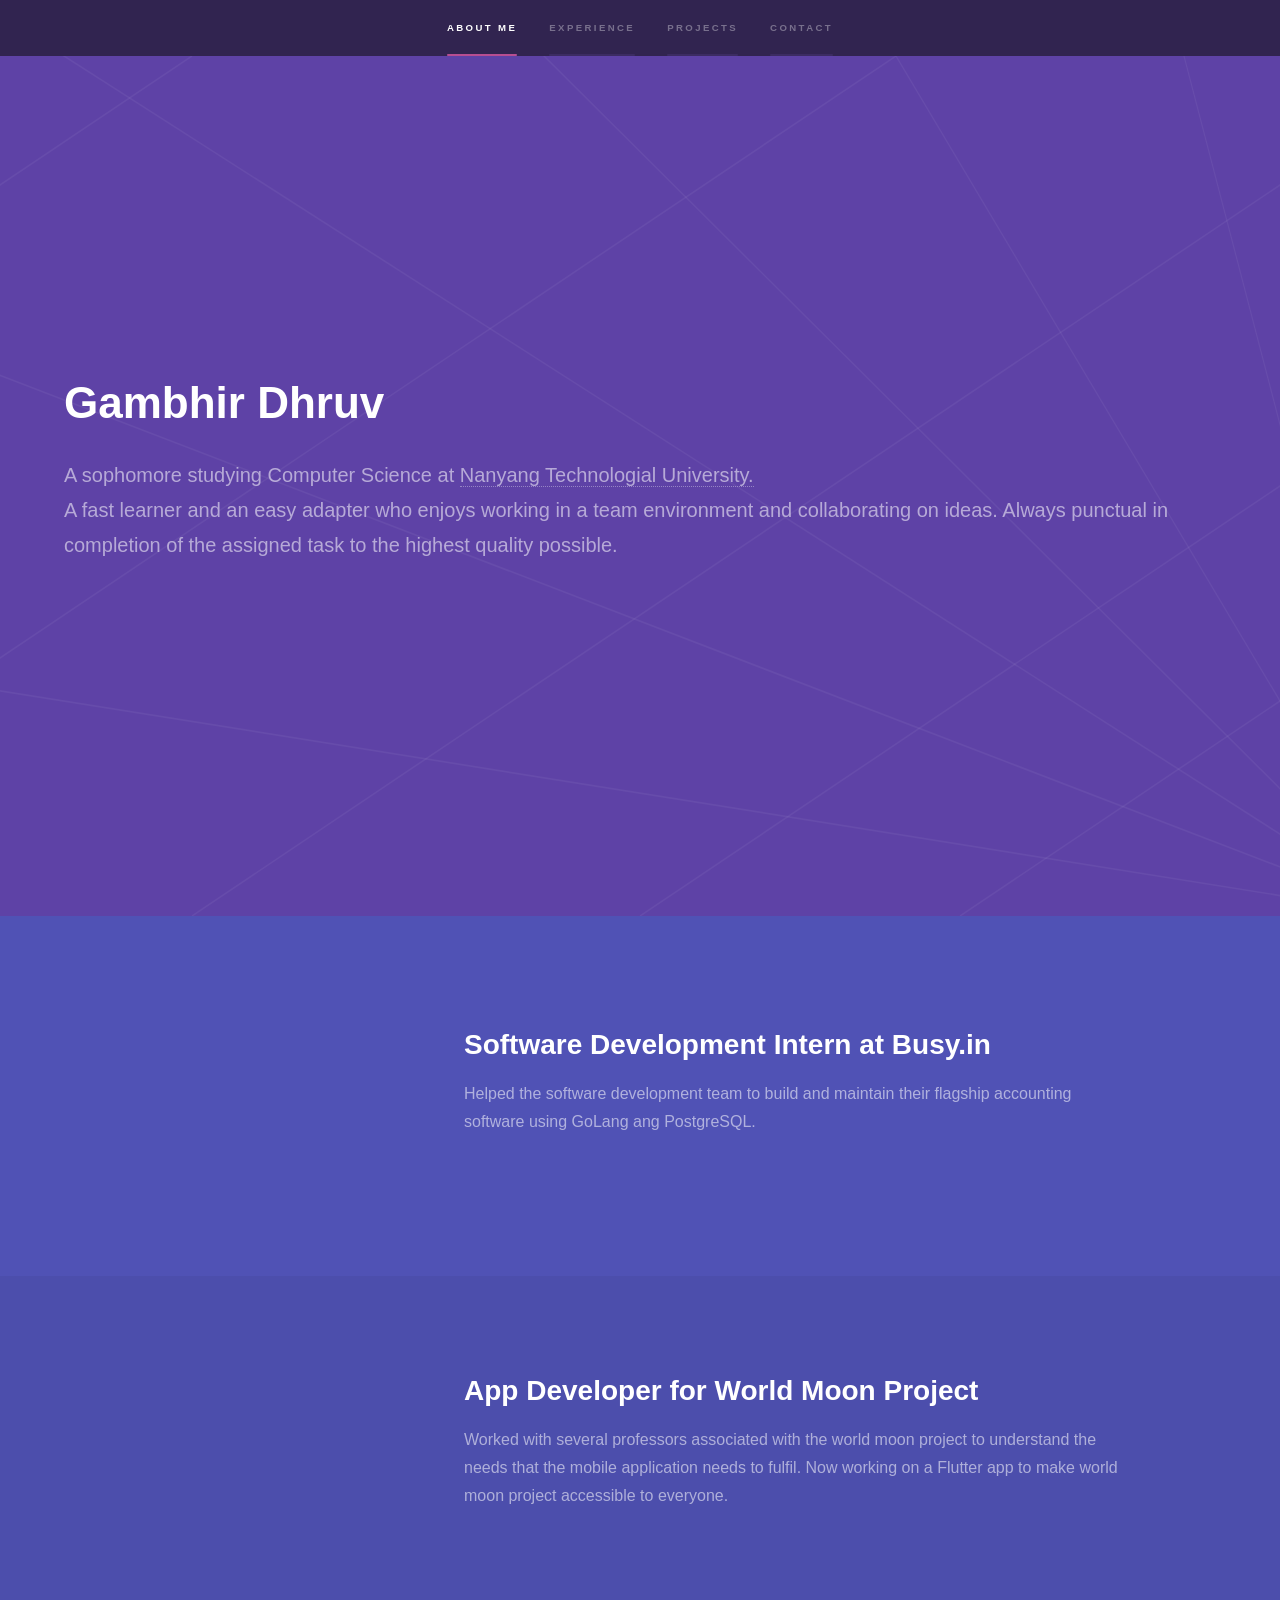
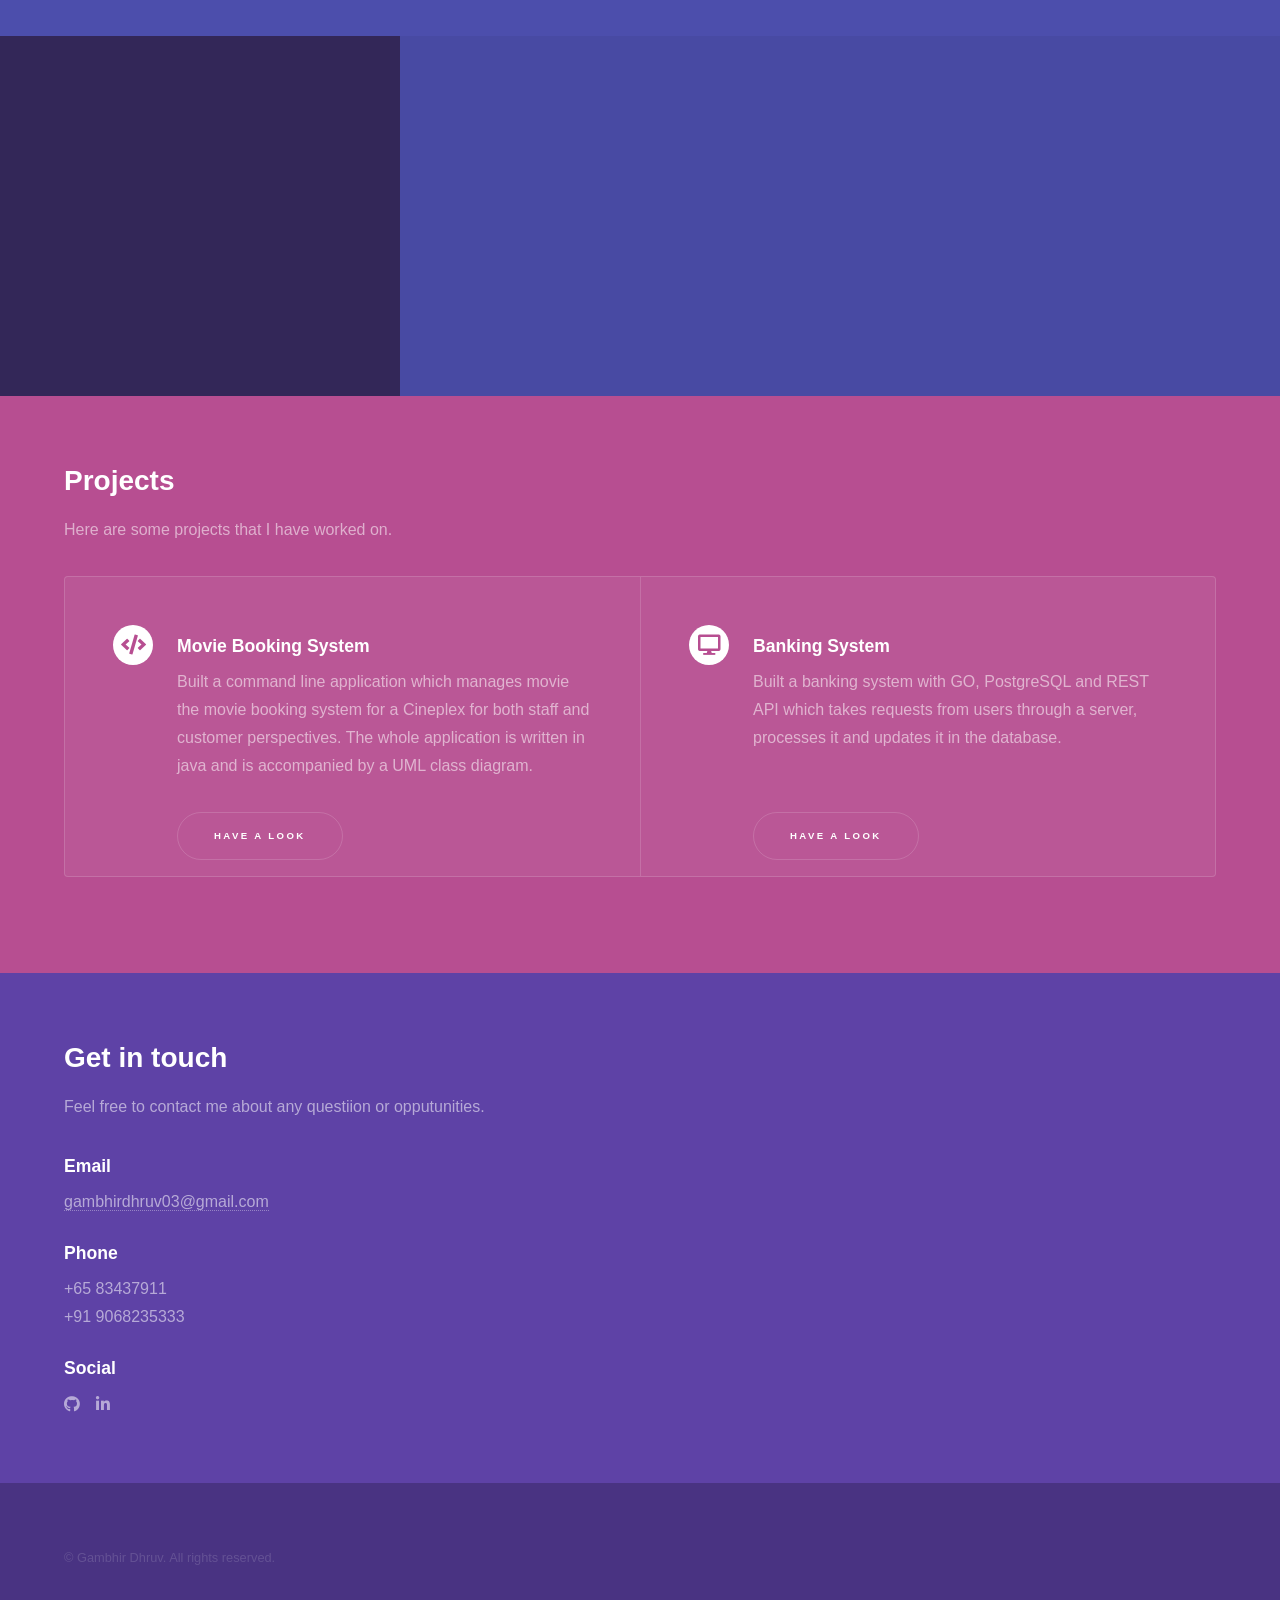
==== index.html @ aa7b0dc3 "Add files via upload" ====
<!DOCTYPE HTML>
<html>
	<head>
		<title>Gambhir Dhruv</title>
		<meta charset="utf-8" />
		<meta name="viewport" content="width=device-width, initial-scale=1, user-scalable=no" />
		<link rel="stylesheet" href="assets/css/main.css" />
		<noscript><link rel="stylesheet" href="assets/css/noscript.css" /></noscript>
	</head>
	<body class="is-preload">

		<!-- Sidebar -->
			<section id="sidebar">
				<div class="inner">
					<nav>
						<ul>
							<li><a href="#intro">About Me</a></li>
							<li><a href="#one">Experience</a></li>
							<li><a href="#two">Projects</a></li>
							<li><a href="#three">Contact</a></li>
						</ul>
					</nav>
				</div>
			</section>

		<!-- Wrapper -->
			<div id="wrapper">

				<!-- Intro -->
					<section id="intro" class="wrapper style1 fullscreen fade-up">
						<div class="inner">
							<h1>Gambhir Dhruv</h1> 
							<p>A sophomore studying Computer Science at <a href="https://www.ntu.edu.sg">Nanyang Technologial University.</a><br />
							A fast learner and an easy adapter who enjoys working in a team environment and collaborating on ideas. Always punctual in completion of the assigned task to the highest quality possible.</p>
							<ul class="actions">
							</ul>
						</div>
					</section>

				<!-- One -->
					<section id="one" class="wrapper style2 spotlights">
					<section>
							<a href="#" class="image"><img src="https://www.freecodecamp.org/news/content/images/size/w2000/2021/10/golang.png" alt="" data-position="" /></a>
							<div class="content">
								<div class="inner">
									<h2>Software Development Intern at Busy.in</h2>
									<p>Helped the software development team to build and maintain their flagship accounting software using GoLang ang PostgreSQL.</p>
									<ul class="actions">
										<!--<li><a href="https://busy.in" class="button">Learn more</a></li>-->
									</ul>
								</div>
							</div>
						</section>
						<section>
							<a href="#" class="image"><img src="https://c.tadst.com/gfx/1200x675/waxing-crescent-moon.jpg?1" alt="" data-position="center center" /></a>
							<div class="content">
								<div class="inner">
									<h2>App Developer for World Moon Project</h2>
									<p>Worked with several professors associated with the world moon project to understand the needs that the mobile application needs to fulfil. Now working on a Flutter app to make world moon project accessible to everyone.</p>
									<ul class="actions">
										<!--<li><a href="generic.html" class="button">Learn more</a></li>-->
									</ul>
								</div>
							</div>
						</section>
							<section>
							<a href="#" class="image"><img src="https://businessbrainz.com/wp-content/uploads/2018/12/Research-Team-2020-1536x1025.jpg" alt="no image" data-position="center center" /></a>
							<div class="content">
								<div class="inner">
									<h2>Undergraduate Researcher</h2>
									<p>Worked wit a research team under the apprenticeship of Dr Ibrahim Yeter to study the benefits of Artificial Intelligence in Education. Built a simple website to disseminate the work of this research team.</p>
									<ul class="actions">
										<!--<li><a href="generic.html" class="button">Learn more</a></li>-->
									</ul>
								</div>
							</div>
						</section>
						
					</section>

				<!-- Two -->
					<section id="two" class="wrapper style3 fade-up">
						<div class="inner">
							<h2>Projects</h2>
							<p>Here are some projects that I have worked on.</p>
							<div class="features">
								<section>
									<span class="icon solid major fa-code"></span>
									<h3>Movie Booking System </h3>
									<p>Built a command line application which manages movie the movie booking system for a Cineplex for both staff and customer perspectives. The whole application is written in java and is accompanied by a UML class diagram.</p>
									<a href="https://github.com/HiIAmTzeKean/SC2002-MOBLIMA" class="button">Have a look</a>
								</section>
								<section>
									<span class="icon solid major fa-desktop"></span>
									<h3>Banking System</h3>
									<p>Built a banking system with GO, PostgreSQL and REST API which takes requests from users through a server, processes it and updates it in the database. </p>
									<br>
									<a href="https://github.com/dhruv-gambhir/BankingSystem" class="button">Have a look</a>
								</section>
							</div>
							<ul class="actions">
							</ul>
						</div>
					</section>

				<!-- Three -->
					<section id="three" class="wrapper style1 fade-up">
						<div class="inner">
							<h2>Get in touch</h2>
							<p>Feel free to contact me about any questiion or opputunities.</p>
							<!--
							<div class="split style1">
								<section>
									<form method="post" action="#">
										<div class="fields">
											<div class="field half">
												<label for="name">Name</label>
												<input type="text" name="name" id="name" />
											</div>
											<div class="field half">
												<label for="email">Email</label>
												<input type="text" name="email" id="email" />
											</div>
											<div class="field">
												<label for="message">Message</label>
												<textarea name="message" id="message" rows="5"></textarea>
											</div>
										</div>
										<ul class="actions">
											<li><a href="" class="button submit">Send Message</a></li>
										</ul>
									</form>
								</section>
							-->
								<section>
									<ul class="contact">
										
										<li>
											<h3>Email</h3>
											<a href="mailto : gambhirdhruv03@gmail.com">gambhirdhruv03@gmail.com</a>
										</li>
										<li>
											<h3>Phone</h3>
											<span>+65 83437911</span> <br>
											<span>+91 9068235333</span>
										</li>
										<li>
											<h3>Social</h3>
											<ul class="icons">
												<li><a href="https://github.com/dhruv-gambhir" class="icon brands fa-github"><span class="label">GitHub</span></a></li>
												<li><a href="www.linkedin.com/in/gambhir-dhruv" class="icon brands fa-linkedin-in"><span class="label">LinkedIn</span></a></li>
											</ul>
										</li>
									</ul>
								</section>
							</div>
						</div>
					</section>

			</div>

		<!-- Footer -->
			<footer id="footer" class="wrapper style1-alt">
				<div class="inner">
					<ul class="menu">
						<li>&copy; Gambhir Dhruv. All rights reserved.</li>
					</ul>
				</div>
			</footer>

		<!-- Scripts -->
			<script src="assets/js/jquery.min.js"></script>
			<script src="assets/js/jquery.scrollex.min.js"></script>
			<script src="assets/js/jquery.scrolly.min.js"></script>
			<script src="assets/js/browser.min.js"></script>
			<script src="assets/js/breakpoints.min.js"></script>
			<script src="assets/js/util.js"></script>
			<script src="assets/js/main.js"></script>

	</body>
</html>
---- assets/css/main.css ----
@import url(fontawesome-all.min.css);

/*
	Hyperspace by HTML5 UP
	html5up.net | @ajlkn
	Free for personal and commercial use under the CCA 3.0 license (html5up.net/license)
*/

html, body, div, span, applet, object,
iframe, h1, h2, h3, h4, h5, h6, p, blockquote,
pre, a, abbr, acronym, address, big, cite,
code, del, dfn, em, img, ins, kbd, q, s, samp,
small, strike, strong, sub, sup, tt, var, b,
u, i, center, dl, dt, dd, ol, ul, li, fieldset,
form, label, legend, table, caption, tbody,
tfoot, thead, tr, th, td, article, aside,
canvas, details, embed, figure, figcaption,
footer, header, hgroup, menu, nav, output, ruby,
section, summary, time, mark, audio, video {
	margin: 0;
	padding: 0;
	border: 0;
	font-size: 100%;
	font: inherit;
	vertical-align: baseline;}

article, aside, details, figcaption, figure,
footer, header, hgroup, menu, nav, section {
	display: block;}

body {
	line-height: 1;
}

ol, ul {
	list-style: none;
}

blockquote, q {
	quotes: none;
}

	blockquote:before, blockquote:after, q:before, q:after {
		content: '';
		content: none;
	}

table {
	border-collapse: collapse;
	border-spacing: 0;
}

body {
	-webkit-text-size-adjust: none;
}

mark {
	background-color: transparent;
	color: inherit;
}

input::-moz-focus-inner {
	border: 0;
	padding: 0;
}

input, select, textarea {
	-moz-appearance: none;
	-webkit-appearance: none;
	-ms-appearance: none;
	appearance: none;
}

/* Basic */

	@-ms-viewport {
		width: device-width;
	}

	body {
		-ms-overflow-style: scrollbar;
	}

	@media screen and (max-width: 480px) {

		html, body {
			min-width: 320px;
		}

	}

	html {
		box-sizing: border-box;
	}

	*, *:before, *:after {
		box-sizing: inherit;
	}

	body {
		background: #312450;
	}

		body.is-preload *, body.is-preload *:before, body.is-preload *:after {
			-moz-animation: none !important;
			-webkit-animation: none !important;
			-ms-animation: none !important;
			animation: none !important;
			-moz-transition: none !important;
			-webkit-transition: none !important;
			-ms-transition: none !important;
			transition: none !important;
		}

/* Type */

	body, input, select, textarea {
		color: rgba(255, 255, 255, 0.55);
		font-family: Arial, Helvetica, sans-serif;
		font-size: 16.5pt;
		font-weight: normal;
		line-height: 1.75;
	}

		@media screen and (max-width: 1680px) {

			body, input, select, textarea {
				font-size: 13pt;
			}

		}

		@media screen and (max-width: 1280px) {

			body, input, select, textarea {
				font-size: 12pt;
			}

		}

		@media screen and (max-width: 360px) {

			body, input, select, textarea {
				font-size: 11pt;
			}

		}

	a {
		-moz-transition: color 0.2s ease, border-bottom-color 0.2s ease;
		-webkit-transition: color 0.2s ease, border-bottom-color 0.2s ease;
		-ms-transition: color 0.2s ease, border-bottom-color 0.2s ease;
		transition: color 0.2s ease, border-bottom-color 0.2s ease;
		border-bottom: dotted 1px rgba(255, 255, 255, 0.35);
		color: inherit;
		text-decoration: none;
	}

		a:hover {
			border-bottom-color: transparent;
			color: #ffffff;
		}

	strong, b {
		color: #ffffff;
		font-weight: bold;
	}

	em, i {
		font-style: italic;
	}

	p {
		margin: 0 0 2em 0;
	}

	h1, h2, h3, h4, h5, h6 {
		color: #ffffff;
		font-weight: bold;
		line-height: 1.5;
		margin: 0 0 0.5em 0;
	}

		h1 a, h2 a, h3 a, h4 a, h5 a, h6 a {
			color: inherit;
			text-decoration: none;
		}

	h1 {
		font-size: 2.75em;
	}

		h1.major {
			margin: 0 0 1.3em 0;
			position: relative;
			padding-bottom: 0.35em;
		}

			h1.major:after {
				background-image: -moz-linear-gradient(to right, #5e42a6, #b74e91);
				background-image: -webkit-linear-gradient(to right, #5e42a6, #b74e91);
				background-image: -ms-linear-gradient(to right, #5e42a6, #b74e91);
				background-image: linear-gradient(to right, #5e42a6, #b74e91);
				-moz-transition: max-width 0.2s ease;
				-webkit-transition: max-width 0.2s ease;
				-ms-transition: max-width 0.2s ease;
				transition: max-width 0.2s ease;
				border-radius: 0.2em;
				bottom: 0;
				content: '';
				height: 0.05em;
				position: absolute;
				right: 0;
				width: 100%;
			}

	h2 {
		font-size: 1.75em;
	}

	h3 {
		font-size: 1.1em;
	}

	h4 {
		font-size: 1em;
	}

	h5 {
		font-size: 0.8em;
	}

	h6 {
		font-size: 0.6em;
	}

	@media screen and (max-width: 736px) {

		h1 {
			font-size: 2em;
		}

		h2 {
			font-size: 1.25em;
		}

		h3 {
			font-size: 1em;
		}

		h4 {
			font-size: 0.8em;
		}

		h5 {
			font-size: 0.6em;
		}

		h6 {
			font-size: 0.6em;
		}

	}

	sub {
		font-size: 0.8em;
		position: relative;
		top: 0.5em;
	}

	sup {
		font-size: 0.8em;
		position: relative;
		top: -0.5em;
	}

	blockquote {
		border-left: solid 4px rgba(255, 255, 255, 0.15);
		font-style: italic;
		margin: 0 0 2em 0;
		padding: 0.5em 0 0.5em 2em;
	}

	code {
		background: rgba(255, 255, 255, 0.05);
		border-radius: 0.25em;
		border: solid 1px rgba(255, 255, 255, 0.15);
		font-family: "Courier New", monospace;
		font-size: 0.9em;
		margin: 0 0.25em;
		padding: 0.25em 0.65em;
	}

	pre {
		-webkit-overflow-scrolling: touch;
		font-family: "Courier New", monospace;
		font-size: 0.9em;
		margin: 0 0 2em 0;
	}

		pre code {
			display: block;
			line-height: 1.75em;
			padding: 1em 1.5em;
			overflow-x: auto;
		}

	hr {
		border: 0;
		border-bottom: solid 1px rgba(255, 255, 255, 0.15);
		margin: 2em 0;
	}

		hr.major {
			margin: 3em 0;
		}

	.align-left {
		text-align: left;
	}

	.align-center {
		text-align: center;
	}

	.align-right {
		text-align: right;
	}

/* Row */

	.row {
		display: flex;
		flex-wrap: wrap;
		box-sizing: border-box;
		align-items: stretch;
	}

		.row > * {
			box-sizing: border-box;
		}

		.row.gtr-uniform > * > :last-child {
			margin-bottom: 0;
		}

		.row.aln-left {
			justify-content: flex-start;
		}

		.row.aln-center {
			justify-content: center;
		}

		.row.aln-right {
			justify-content: flex-end;
		}

		.row.aln-top {
			align-items: flex-start;
		}

		.row.aln-middle {
			align-items: center;
		}

		.row.aln-bottom {
			align-items: flex-end;
		}

		.row > .imp {
			order: -1;
		}

		.row > .col-1 {
			width: 8.33333%;
		}

		.row > .off-1 {
			margin-left: 8.33333%;
		}

		.row > .col-2 {
			width: 16.66667%;
		}

		.row > .off-2 {
			margin-left: 16.66667%;
		}

		.row > .col-3 {
			width: 25%;
		}

		.row > .off-3 {
			margin-left: 25%;
		}

		.row > .col-4 {
			width: 33.33333%;
		}

		.row > .off-4 {
			margin-left: 33.33333%;
		}

		.row > .col-5 {
			width: 41.66667%;
		}

		.row > .off-5 {
			margin-left: 41.66667%;
		}

		.row > .col-6 {
			width: 50%;
		}

		.row > .off-6 {
			margin-left: 50%;
		}

		.row > .col-7 {
			width: 58.33333%;
		}

		.row > .off-7 {
			margin-left: 58.33333%;
		}

		.row > .col-8 {
			width: 66.66667%;
		}

		.row > .off-8 {
			margin-left: 66.66667%;
		}

		.row > .col-9 {
			width: 75%;
		}

		.row > .off-9 {
			margin-left: 75%;
		}

		.row > .col-10 {
			width: 83.33333%;
		}

		.row > .off-10 {
			margin-left: 83.33333%;
		}

		.row > .col-11 {
			width: 91.66667%;
		}

		.row > .off-11 {
			margin-left: 91.66667%;
		}

		.row > .col-12 {
			width: 100%;
		}

		.row > .off-12 {
			margin-left: 100%;
		}

		.row.gtr-0 {
			margin-top: 0;
			margin-left: 0em;
		}

			.row.gtr-0 > * {
				padding: 0 0 0 0em;
			}

			.row.gtr-0.gtr-uniform {
				margin-top: 0em;
			}

				.row.gtr-0.gtr-uniform > * {
					padding-top: 0em;
				}

		.row.gtr-25 {
			margin-top: 0;
			margin-left: -0.375em;
		}

			.row.gtr-25 > * {
				padding: 0 0 0 0.375em;
			}

			.row.gtr-25.gtr-uniform {
				margin-top: -0.375em;
			}

				.row.gtr-25.gtr-uniform > * {
					padding-top: 0.375em;
				}

		.row.gtr-50 {
			margin-top: 0;
			margin-left: -0.75em;
		}

			.row.gtr-50 > * {
				padding: 0 0 0 0.75em;
			}

			.row.gtr-50.gtr-uniform {
				margin-top: -0.75em;
			}

				.row.gtr-50.gtr-uniform > * {
					padding-top: 0.75em;
				}

		.row {
			margin-top: 0;
			margin-left: -1.5em;
		}

			.row > * {
				padding: 0 0 0 1.5em;
			}

			.row.gtr-uniform {
				margin-top: -1.5em;
			}

				.row.gtr-uniform > * {
					padding-top: 1.5em;
				}

		.row.gtr-150 {
			margin-top: 0;
			margin-left: -2.25em;
		}

			.row.gtr-150 > * {
				padding: 0 0 0 2.25em;
			}

			.row.gtr-150.gtr-uniform {
				margin-top: -2.25em;
			}

				.row.gtr-150.gtr-uniform > * {
					padding-top: 2.25em;
				}

		.row.gtr-200 {
			margin-top: 0;
			margin-left: -3em;
		}

			.row.gtr-200 > * {
				padding: 0 0 0 3em;
			}

			.row.gtr-200.gtr-uniform {
				margin-top: -3em;
			}

				.row.gtr-200.gtr-uniform > * {
					padding-top: 3em;
				}

		@media screen and (max-width: 1680px) {

			.row {
				display: flex;
				flex-wrap: wrap;
				box-sizing: border-box;
				align-items: stretch;
			}

				.row > * {
					box-sizing: border-box;
				}

				.row.gtr-uniform > * > :last-child {
					margin-bottom: 0;
				}

				.row.aln-left {
					justify-content: flex-start;
				}

				.row.aln-center {
					justify-content: center;
				}

				.row.aln-right {
					justify-content: flex-end;
				}

				.row.aln-top {
					align-items: flex-start;
				}

				.row.aln-middle {
					align-items: center;
				}

				.row.aln-bottom {
					align-items: flex-end;
				}

				.row > .imp-xlarge {
					order: -1;
				}

				.row > .col-1-xlarge {
					width: 8.33333%;
				}

				.row > .off-1-xlarge {
					margin-left: 8.33333%;
				}

				.row > .col-2-xlarge {
					width: 16.66667%;
				}

				.row > .off-2-xlarge {
					margin-left: 16.66667%;
				}

				.row > .col-3-xlarge {
					width: 25%;
				}

				.row > .off-3-xlarge {
					margin-left: 25%;
				}

				.row > .col-4-xlarge {
					width: 33.33333%;
				}

				.row > .off-4-xlarge {
					margin-left: 33.33333%;
				}

				.row > .col-5-xlarge {
					width: 41.66667%;
				}

				.row > .off-5-xlarge {
					margin-left: 41.66667%;
				}

				.row > .col-6-xlarge {
					width: 50%;
				}

				.row > .off-6-xlarge {
					margin-left: 50%;
				}

				.row > .col-7-xlarge {
					width: 58.33333%;
				}

				.row > .off-7-xlarge {
					margin-left: 58.33333%;
				}

				.row > .col-8-xlarge {
					width: 66.66667%;
				}

				.row > .off-8-xlarge {
					margin-left: 66.66667%;
				}

				.row > .col-9-xlarge {
					width: 75%;
				}

				.row > .off-9-xlarge {
					margin-left: 75%;
				}

				.row > .col-10-xlarge {
					width: 83.33333%;
				}

				.row > .off-10-xlarge {
					margin-left: 83.33333%;
				}

				.row > .col-11-xlarge {
					width: 91.66667%;
				}

				.row > .off-11-xlarge {
					margin-left: 91.66667%;
				}

				.row > .col-12-xlarge {
					width: 100%;
				}

				.row > .off-12-xlarge {
					margin-left: 100%;
				}

				.row.gtr-0 {
					margin-top: 0;
					margin-left: 0em;
				}

					.row.gtr-0 > * {
						padding: 0 0 0 0em;
					}

					.row.gtr-0.gtr-uniform {
						margin-top: 0em;
					}

						.row.gtr-0.gtr-uniform > * {
							padding-top: 0em;
						}

				.row.gtr-25 {
					margin-top: 0;
					margin-left: -0.375em;
				}

					.row.gtr-25 > * {
						padding: 0 0 0 0.375em;
					}

					.row.gtr-25.gtr-uniform {
						margin-top: -0.375em;
					}

						.row.gtr-25.gtr-uniform > * {
							padding-top: 0.375em;
						}

				.row.gtr-50 {
					margin-top: 0;
					margin-left: -0.75em;
				}

					.row.gtr-50 > * {
						padding: 0 0 0 0.75em;
					}

					.row.gtr-50.gtr-uniform {
						margin-top: -0.75em;
					}

						.row.gtr-50.gtr-uniform > * {
							padding-top: 0.75em;
						}

				.row {
					margin-top: 0;
					margin-left: -1.5em;
				}

					.row > * {
						padding: 0 0 0 1.5em;
					}

					.row.gtr-uniform {
						margin-top: -1.5em;
					}

						.row.gtr-uniform > * {
							padding-top: 1.5em;
						}

				.row.gtr-150 {
					margin-top: 0;
					margin-left: -2.25em;
				}

					.row.gtr-150 > * {
						padding: 0 0 0 2.25em;
					}

					.row.gtr-150.gtr-uniform {
						margin-top: -2.25em;
					}

						.row.gtr-150.gtr-uniform > * {
							padding-top: 2.25em;
						}

				.row.gtr-200 {
					margin-top: 0;
					margin-left: -3em;
				}

					.row.gtr-200 > * {
						padding: 0 0 0 3em;
					}

					.row.gtr-200.gtr-uniform {
						margin-top: -3em;
					}

						.row.gtr-200.gtr-uniform > * {
							padding-top: 3em;
						}

		}

		@media screen and (max-width: 1280px) {

			.row {
				display: flex;
				flex-wrap: wrap;
				box-sizing: border-box;
				align-items: stretch;
			}

				.row > * {
					box-sizing: border-box;
				}

				.row.gtr-uniform > * > :last-child {
					margin-bottom: 0;
				}

				.row.aln-left {
					justify-content: flex-start;
				}

				.row.aln-center {
					justify-content: center;
				}

				.row.aln-right {
					justify-content: flex-end;
				}

				.row.aln-top {
					align-items: flex-start;
				}

				.row.aln-middle {
					align-items: center;
				}

				.row.aln-bottom {
					align-items: flex-end;
				}

				.row > .imp-large {
					order: -1;
				}

				.row > .col-1-large {
					width: 8.33333%;
				}

				.row > .off-1-large {
					margin-left: 8.33333%;
				}

				.row > .col-2-large {
					width: 16.66667%;
				}

				.row > .off-2-large {
					margin-left: 16.66667%;
				}

				.row > .col-3-large {
					width: 25%;
				}

				.row > .off-3-large {
					margin-left: 25%;
				}

				.row > .col-4-large {
					width: 33.33333%;
				}

				.row > .off-4-large {
					margin-left: 33.33333%;
				}

				.row > .col-5-large {
					width: 41.66667%;
				}

				.row > .off-5-large {
					margin-left: 41.66667%;
				}

				.row > .col-6-large {
					width: 50%;
				}

				.row > .off-6-large {
					margin-left: 50%;
				}

				.row > .col-7-large {
					width: 58.33333%;
				}

				.row > .off-7-large {
					margin-left: 58.33333%;
				}

				.row > .col-8-large {
					width: 66.66667%;
				}

				.row > .off-8-large {
					margin-left: 66.66667%;
				}

				.row > .col-9-large {
					width: 75%;
				}

				.row > .off-9-large {
					margin-left: 75%;
				}

				.row > .col-10-large {
					width: 83.33333%;
				}

				.row > .off-10-large {
					margin-left: 83.33333%;
				}

				.row > .col-11-large {
					width: 91.66667%;
				}

				.row > .off-11-large {
					margin-left: 91.66667%;
				}

				.row > .col-12-large {
					width: 100%;
				}

				.row > .off-12-large {
					margin-left: 100%;
				}

				.row.gtr-0 {
					margin-top: 0;
					margin-left: 0em;
				}

					.row.gtr-0 > * {
						padding: 0 0 0 0em;
					}

					.row.gtr-0.gtr-uniform {
						margin-top: 0em;
					}

						.row.gtr-0.gtr-uniform > * {
							padding-top: 0em;
						}

				.row.gtr-25 {
					margin-top: 0;
					margin-left: -0.375em;
				}

					.row.gtr-25 > * {
						padding: 0 0 0 0.375em;
					}

					.row.gtr-25.gtr-uniform {
						margin-top: -0.375em;
					}

						.row.gtr-25.gtr-uniform > * {
							padding-top: 0.375em;
						}

				.row.gtr-50 {
					margin-top: 0;
					margin-left: -0.75em;
				}

					.row.gtr-50 > * {
						padding: 0 0 0 0.75em;
					}

					.row.gtr-50.gtr-uniform {
						margin-top: -0.75em;
					}

						.row.gtr-50.gtr-uniform > * {
							padding-top: 0.75em;
						}

				.row {
					margin-top: 0;
					margin-left: -1.5em;
				}

					.row > * {
						padding: 0 0 0 1.5em;
					}

					.row.gtr-uniform {
						margin-top: -1.5em;
					}

						.row.gtr-uniform > * {
							padding-top: 1.5em;
						}

				.row.gtr-150 {
					margin-top: 0;
					margin-left: -2.25em;
				}

					.row.gtr-150 > * {
						padding: 0 0 0 2.25em;
					}

					.row.gtr-150.gtr-uniform {
						margin-top: -2.25em;
					}

						.row.gtr-150.gtr-uniform > * {
							padding-top: 2.25em;
						}

				.row.gtr-200 {
					margin-top: 0;
					margin-left: -3em;
				}

					.row.gtr-200 > * {
						padding: 0 0 0 3em;
					}

					.row.gtr-200.gtr-uniform {
						margin-top: -3em;
					}

						.row.gtr-200.gtr-uniform > * {
							padding-top: 3em;
						}

		}

		@media screen and (max-width: 980px) {

			.row {
				display: flex;
				flex-wrap: wrap;
				box-sizing: border-box;
				align-items: stretch;
			}

				.row > * {
					box-sizing: border-box;
				}

				.row.gtr-uniform > * > :last-child {
					margin-bottom: 0;
				}

				.row.aln-left {
					justify-content: flex-start;
				}

				.row.aln-center {
					justify-content: center;
				}

				.row.aln-right {
					justify-content: flex-end;
				}

				.row.aln-top {
					align-items: flex-start;
				}

				.row.aln-middle {
					align-items: center;
				}

				.row.aln-bottom {
					align-items: flex-end;
				}

				.row > .imp-medium {
					order: -1;
				}

				.row > .col-1-medium {
					width: 8.33333%;
				}

				.row > .off-1-medium {
					margin-left: 8.33333%;
				}

				.row > .col-2-medium {
					width: 16.66667%;
				}

				.row > .off-2-medium {
					margin-left: 16.66667%;
				}

				.row > .col-3-medium {
					width: 25%;
				}

				.row > .off-3-medium {
					margin-left: 25%;
				}

				.row > .col-4-medium {
					width: 33.33333%;
				}

				.row > .off-4-medium {
					margin-left: 33.33333%;
				}

				.row > .col-5-medium {
					width: 41.66667%;
				}

				.row > .off-5-medium {
					margin-left: 41.66667%;
				}

				.row > .col-6-medium {
					width: 50%;
				}

				.row > .off-6-medium {
					margin-left: 50%;
				}

				.row > .col-7-medium {
					width: 58.33333%;
				}

				.row > .off-7-medium {
					margin-left: 58.33333%;
				}

				.row > .col-8-medium {
					width: 66.66667%;
				}

				.row > .off-8-medium {
					margin-left: 66.66667%;
				}

				.row > .col-9-medium {
					width: 75%;
				}

				.row > .off-9-medium {
					margin-left: 75%;
				}

				.row > .col-10-medium {
					width: 83.33333%;
				}

				.row > .off-10-medium {
					margin-left: 83.33333%;
				}

				.row > .col-11-medium {
					width: 91.66667%;
				}

				.row > .off-11-medium {
					margin-left: 91.66667%;
				}

				.row > .col-12-medium {
					width: 100%;
				}

				.row > .off-12-medium {
					margin-left: 100%;
				}

				.row.gtr-0 {
					margin-top: 0;
					margin-left: 0em;
				}

					.row.gtr-0 > * {
						padding: 0 0 0 0em;
					}

					.row.gtr-0.gtr-uniform {
						margin-top: 0em;
					}

						.row.gtr-0.gtr-uniform > * {
							padding-top: 0em;
						}

				.row.gtr-25 {
					margin-top: 0;
					margin-left: -0.375em;
				}

					.row.gtr-25 > * {
						padding: 0 0 0 0.375em;
					}

					.row.gtr-25.gtr-uniform {
						margin-top: -0.375em;
					}

						.row.gtr-25.gtr-uniform > * {
							padding-top: 0.375em;
						}

				.row.gtr-50 {
					margin-top: 0;
					margin-left: -0.75em;
				}

					.row.gtr-50 > * {
						padding: 0 0 0 0.75em;
					}

					.row.gtr-50.gtr-uniform {
						margin-top: -0.75em;
					}

						.row.gtr-50.gtr-uniform > * {
							padding-top: 0.75em;
						}

				.row {
					margin-top: 0;
					margin-left: -1.5em;
				}

					.row > * {
						padding: 0 0 0 1.5em;
					}

					.row.gtr-uniform {
						margin-top: -1.5em;
					}

						.row.gtr-uniform > * {
							padding-top: 1.5em;
						}

				.row.gtr-150 {
					margin-top: 0;
					margin-left: -2.25em;
				}

					.row.gtr-150 > * {
						padding: 0 0 0 2.25em;
					}

					.row.gtr-150.gtr-uniform {
						margin-top: -2.25em;
					}

						.row.gtr-150.gtr-uniform > * {
							padding-top: 2.25em;
						}

				.row.gtr-200 {
					margin-top: 0;
					margin-left: -3em;
				}

					.row.gtr-200 > * {
						padding: 0 0 0 3em;
					}

					.row.gtr-200.gtr-uniform {
						margin-top: -3em;
					}

						.row.gtr-200.gtr-uniform > * {
							padding-top: 3em;
						}

		}

		@media screen and (max-width: 736px) {

			.row {
				display: flex;
				flex-wrap: wrap;
				box-sizing: border-box;
				align-items: stretch;
			}

				.row > * {
					box-sizing: border-box;
				}

				.row.gtr-uniform > * > :last-child {
					margin-bottom: 0;
				}

				.row.aln-left {
					justify-content: flex-start;
				}

				.row.aln-center {
					justify-content: center;
				}

				.row.aln-right {
					justify-content: flex-end;
				}

				.row.aln-top {
					align-items: flex-start;
				}

				.row.aln-middle {
					align-items: center;
				}

				.row.aln-bottom {
					align-items: flex-end;
				}

				.row > .imp-small {
					order: -1;
				}

				.row > .col-1-small {
					width: 8.33333%;
				}

				.row > .off-1-small {
					margin-left: 8.33333%;
				}

				.row > .col-2-small {
					width: 16.66667%;
				}

				.row > .off-2-small {
					margin-left: 16.66667%;
				}

				.row > .col-3-small {
					width: 25%;
				}

				.row > .off-3-small {
					margin-left: 25%;
				}

				.row > .col-4-small {
					width: 33.33333%;
				}

				.row > .off-4-small {
					margin-left: 33.33333%;
				}

				.row > .col-5-small {
					width: 41.66667%;
				}

				.row > .off-5-small {
					margin-left: 41.66667%;
				}

				.row > .col-6-small {
					width: 50%;
				}

				.row > .off-6-small {
					margin-left: 50%;
				}

				.row > .col-7-small {
					width: 58.33333%;
				}

				.row > .off-7-small {
					margin-left: 58.33333%;
				}

				.row > .col-8-small {
					width: 66.66667%;
				}

				.row > .off-8-small {
					margin-left: 66.66667%;
				}

				.row > .col-9-small {
					width: 75%;
				}

				.row > .off-9-small {
					margin-left: 75%;
				}

				.row > .col-10-small {
					width: 83.33333%;
				}

				.row > .off-10-small {
					margin-left: 83.33333%;
				}

				.row > .col-11-small {
					width: 91.66667%;
				}

				.row > .off-11-small {
					margin-left: 91.66667%;
				}

				.row > .col-12-small {
					width: 100%;
				}

				.row > .off-12-small {
					margin-left: 100%;
				}

				.row.gtr-0 {
					margin-top: 0;
					margin-left: 0em;
				}

					.row.gtr-0 > * {
						padding: 0 0 0 0em;
					}

					.row.gtr-0.gtr-uniform {
						margin-top: 0em;
					}

						.row.gtr-0.gtr-uniform > * {
							padding-top: 0em;
						}

				.row.gtr-25 {
					margin-top: 0;
					margin-left: -0.375em;
				}

					.row.gtr-25 > * {
						padding: 0 0 0 0.375em;
					}

					.row.gtr-25.gtr-uniform {
						margin-top: -0.375em;
					}

						.row.gtr-25.gtr-uniform > * {
							padding-top: 0.375em;
						}

				.row.gtr-50 {
					margin-top: 0;
					margin-left: -0.75em;
				}

					.row.gtr-50 > * {
						padding: 0 0 0 0.75em;
					}

					.row.gtr-50.gtr-uniform {
						margin-top: -0.75em;
					}

						.row.gtr-50.gtr-uniform > * {
							padding-top: 0.75em;
						}

				.row {
					margin-top: 0;
					margin-left: -1.5em;
				}

					.row > * {
						padding: 0 0 0 1.5em;
					}

					.row.gtr-uniform {
						margin-top: -1.5em;
					}

						.row.gtr-uniform > * {
							padding-top: 1.5em;
						}

				.row.gtr-150 {
					margin-top: 0;
					margin-left: -2.25em;
				}

					.row.gtr-150 > * {
						padding: 0 0 0 2.25em;
					}

					.row.gtr-150.gtr-uniform {
						margin-top: -2.25em;
					}

						.row.gtr-150.gtr-uniform > * {
							padding-top: 2.25em;
						}

				.row.gtr-200 {
					margin-top: 0;
					margin-left: -3em;
				}

					.row.gtr-200 > * {
						padding: 0 0 0 3em;
					}

					.row.gtr-200.gtr-uniform {
						margin-top: -3em;
					}

						.row.gtr-200.gtr-uniform > * {
							padding-top: 3em;
						}

		}

		@media screen and (max-width: 480px) {

			.row {
				display: flex;
				flex-wrap: wrap;
				box-sizing: border-box;
				align-items: stretch;
			}

				.row > * {
					box-sizing: border-box;
				}

				.row.gtr-uniform > * > :last-child {
					margin-bottom: 0;
				}

				.row.aln-left {
					justify-content: flex-start;
				}

				.row.aln-center {
					justify-content: center;
				}

				.row.aln-right {
					justify-content: flex-end;
				}

				.row.aln-top {
					align-items: flex-start;
				}

				.row.aln-middle {
					align-items: center;
				}

				.row.aln-bottom {
					align-items: flex-end;
				}

				.row > .imp-xsmall {
					order: -1;
				}

				.row > .col-1-xsmall {
					width: 8.33333%;
				}

				.row > .off-1-xsmall {
					margin-left: 8.33333%;
				}

				.row > .col-2-xsmall {
					width: 16.66667%;
				}

				.row > .off-2-xsmall {
					margin-left: 16.66667%;
				}

				.row > .col-3-xsmall {
					width: 25%;
				}

				.row > .off-3-xsmall {
					margin-left: 25%;
				}

				.row > .col-4-xsmall {
					width: 33.33333%;
				}

				.row > .off-4-xsmall {
					margin-left: 33.33333%;
				}

				.row > .col-5-xsmall {
					width: 41.66667%;
				}

				.row > .off-5-xsmall {
					margin-left: 41.66667%;
				}

				.row > .col-6-xsmall {
					width: 50%;
				}

				.row > .off-6-xsmall {
					margin-left: 50%;
				}

				.row > .col-7-xsmall {
					width: 58.33333%;
				}

				.row > .off-7-xsmall {
					margin-left: 58.33333%;
				}

				.row > .col-8-xsmall {
					width: 66.66667%;
				}

				.row > .off-8-xsmall {
					margin-left: 66.66667%;
				}

				.row > .col-9-xsmall {
					width: 75%;
				}

				.row > .off-9-xsmall {
					margin-left: 75%;
				}

				.row > .col-10-xsmall {
					width: 83.33333%;
				}

				.row > .off-10-xsmall {
					margin-left: 83.33333%;
				}

				.row > .col-11-xsmall {
					width: 91.66667%;
				}

				.row > .off-11-xsmall {
					margin-left: 91.66667%;
				}

				.row > .col-12-xsmall {
					width: 100%;
				}

				.row > .off-12-xsmall {
					margin-left: 100%;
				}

				.row.gtr-0 {
					margin-top: 0;
					margin-left: 0em;
				}

					.row.gtr-0 > * {
						padding: 0 0 0 0em;
					}

					.row.gtr-0.gtr-uniform {
						margin-top: 0em;
					}

						.row.gtr-0.gtr-uniform > * {
							padding-top: 0em;
						}

				.row.gtr-25 {
					margin-top: 0;
					margin-left: -0.375em;
				}

					.row.gtr-25 > * {
						padding: 0 0 0 0.375em;
					}

					.row.gtr-25.gtr-uniform {
						margin-top: -0.375em;
					}

						.row.gtr-25.gtr-uniform > * {
							padding-top: 0.375em;
						}

				.row.gtr-50 {
					margin-top: 0;
					margin-left: -0.75em;
				}

					.row.gtr-50 > * {
						padding: 0 0 0 0.75em;
					}

					.row.gtr-50.gtr-uniform {
						margin-top: -0.75em;
					}

						.row.gtr-50.gtr-uniform > * {
							padding-top: 0.75em;
						}

				.row {
					margin-top: 0;
					margin-left: -1.5em;
				}

					.row > * {
						padding: 0 0 0 1.5em;
					}

					.row.gtr-uniform {
						margin-top: -1.5em;
					}

						.row.gtr-uniform > * {
							padding-top: 1.5em;
						}

				.row.gtr-150 {
					margin-top: 0;
					margin-left: -2.25em;
				}

					.row.gtr-150 > * {
						padding: 0 0 0 2.25em;
					}

					.row.gtr-150.gtr-uniform {
						margin-top: -2.25em;
					}

						.row.gtr-150.gtr-uniform > * {
							padding-top: 2.25em;
						}

				.row.gtr-200 {
					margin-top: 0;
					margin-left: -3em;
				}

					.row.gtr-200 > * {
						padding: 0 0 0 3em;
					}

					.row.gtr-200.gtr-uniform {
						margin-top: -3em;
					}

						.row.gtr-200.gtr-uniform > * {
							padding-top: 3em;
						}

		}

/* Box */

	.box {
		border-radius: 0.25em;
		border: solid 1px rgba(255, 255, 255, 0.15);
		margin-bottom: 2em;
		padding: 1.5em;
	}

		.box > :last-child,
		.box > :last-child > :last-child,
		.box > :last-child > :last-child > :last-child {
			margin-bottom: 0;
		}

		.box.alt {
			border: 0;
			border-radius: 0;
			padding: 0;
		}

/* Button */

	input[type="submit"],
	input[type="reset"],
	input[type="button"],
	button,
	.button {
		-moz-appearance: none;
		-webkit-appearance: none;
		-ms-appearance: none;
		appearance: none;
		-moz-transition: border-color 0.2s ease;
		-webkit-transition: border-color 0.2s ease;
		-ms-transition: border-color 0.2s ease;
		transition: border-color 0.2s ease;
		background-color: transparent;
		border: solid 1px !important;
		border-color: rgba(255, 255, 255, 0.15) !important;
		border-radius: 3em;
		color: #ffffff !important;
		cursor: pointer;
		display: inline-block;
		font-size: 0.6em;
		font-weight: bold;
		height: calc(4.75em + 2px);
		letter-spacing: 0.25em;
		line-height: 4.75em;
		outline: 0;
		padding: 0 3.75em;
		position: relative;
		text-align: center;
		text-decoration: none;
		text-transform: uppercase;
		white-space: nowrap;
	}

		input[type="submit"]:after,
		input[type="reset"]:after,
		input[type="button"]:after,
		button:after,
		.button:after {
			-moz-transform: scale(0.25);
			-webkit-transform: scale(0.25);
			-ms-transform: scale(0.25);
			transform: scale(0.25);
			pointer-events: none;
			-moz-transition: opacity 0.2s ease, -moz-transform 0.2s ease;
			-webkit-transition: opacity 0.2s ease, -webkit-transform 0.2s ease;
			-ms-transition: opacity 0.2s ease, -ms-transform 0.2s ease;
			transition: opacity 0.2s ease, transform 0.2s ease;
			background: #ffffff;
			border-radius: 3em;
			content: '';
			height: 100%;
			left: 0;
			opacity: 0;
			position: absolute;
			top: 0;
			width: 100%;
		}

		input[type="submit"].icon:before,
		input[type="reset"].icon:before,
		input[type="button"].icon:before,
		button.icon:before,
		.button.icon:before {
			margin-right: 0.75em;
		}

		input[type="submit"].fit,
		input[type="reset"].fit,
		input[type="button"].fit,
		button.fit,
		.button.fit {
			width: 100%;
		}

		input[type="submit"].small,
		input[type="reset"].small,
		input[type="button"].small,
		button.small,
		.button.small {
			font-size: 0.4em;
		}

		input[type="submit"].large,
		input[type="reset"].large,
		input[type="button"].large,
		button.large,
		.button.large {
			font-size: 0.8em;
		}

		input[type="submit"].primary,
		input[type="reset"].primary,
		input[type="button"].primary,
		button.primary,
		.button.primary {
			background-color: #ffffff;
			color: #312450 !important;
		}

			input[type="submit"].primary:after,
			input[type="reset"].primary:after,
			input[type="button"].primary:after,
			button.primary:after,
			.button.primary:after {
				display: none;
			}

		input[type="submit"].disabled, input[type="submit"]:disabled,
		input[type="reset"].disabled,
		input[type="reset"]:disabled,
		input[type="button"].disabled,
		input[type="button"]:disabled,
		button.disabled,
		button:disabled,
		.button.disabled,
		.button:disabled {
			cursor: default;
			opacity: 0.5;
			pointer-events: none;
		}

		input[type="submit"]:hover,
		input[type="reset"]:hover,
		input[type="button"]:hover,
		button:hover,
		.button:hover {
			border-color: rgba(255, 255, 255, 0.55) !important;
		}

			input[type="submit"]:hover:after,
			input[type="reset"]:hover:after,
			input[type="button"]:hover:after,
			button:hover:after,
			.button:hover:after {
				opacity: 0.05;
				-moz-transform: scale(1);
				-webkit-transform: scale(1);
				-ms-transform: scale(1);
				transform: scale(1);
			}

			input[type="submit"]:hover:active,
			input[type="reset"]:hover:active,
			input[type="button"]:hover:active,
			button:hover:active,
			.button:hover:active {
				border-color: #ffffff !important;
			}

				input[type="submit"]:hover:active:after,
				input[type="reset"]:hover:active:after,
				input[type="button"]:hover:active:after,
				button:hover:active:after,
				.button:hover:active:after {
					opacity: 0.1;
				}

/* Features */

	.features {
		display: -moz-flex;
		display: -webkit-flex;
		display: -ms-flex;
		display: flex;
		-moz-flex-wrap: wrap;
		-webkit-flex-wrap: wrap;
		-ms-flex-wrap: wrap;
		flex-wrap: wrap;
		border-radius: 0.25em;
		border: solid 1px rgba(255, 255, 255, 0.15);
		background: rgba(255, 255, 255, 0.05);
		margin: 0 0 2em 0;
	}

		.features section {
			padding: 3.5em 3em 1em 7em ;
			width: 50%;
			border-top: solid 1px rgba(255, 255, 255, 0.15);
			position: relative;
		}

			.features section:nth-child(-n + 2) {
				border-top-width: 0;
			}

			.features section:nth-child(2n) {
				border-left: solid 1px rgba(255, 255, 255, 0.15);
			}

			.features section .icon {
				-moz-transition: opacity 0.5s ease, -moz-transform 0.5s ease;
				-webkit-transition: opacity 0.5s ease, -webkit-transform 0.5s ease;
				-ms-transition: opacity 0.5s ease, -ms-transform 0.5s ease;
				transition: opacity 0.5s ease, transform 0.5s ease;
				-moz-transition-delay: 1s;
				-webkit-transition-delay: 1s;
				-ms-transition-delay: 1s;
				transition-delay: 1s;
				-moz-transform: scale(1);
				-webkit-transform: scale(1);
				-ms-transform: scale(1);
				transform: scale(1);
				position: absolute;
				left: 3em;
				top: 3em;
				opacity: 1;
			}

			.features section:nth-child(1) .icon {
				-moz-transition-delay: 0.15s;
				-webkit-transition-delay: 0.15s;
				-ms-transition-delay: 0.15s;
				transition-delay: 0.15s;
			}

			.features section:nth-child(2) .icon {
				-moz-transition-delay: 0.3s;
				-webkit-transition-delay: 0.3s;
				-ms-transition-delay: 0.3s;
				transition-delay: 0.3s;
			}

			.features section:nth-child(3) .icon {
				-moz-transition-delay: 0.45s;
				-webkit-transition-delay: 0.45s;
				-ms-transition-delay: 0.45s;
				transition-delay: 0.45s;
			}

			.features section:nth-child(4) .icon {
				-moz-transition-delay: 0.6s;
				-webkit-transition-delay: 0.6s;
				-ms-transition-delay: 0.6s;
				transition-delay: 0.6s;
			}

			.features section:nth-child(5) .icon {
				-moz-transition-delay: 0.75s;
				-webkit-transition-delay: 0.75s;
				-ms-transition-delay: 0.75s;
				transition-delay: 0.75s;
			}

			.features section:nth-child(6) .icon {
				-moz-transition-delay: 0.9s;
				-webkit-transition-delay: 0.9s;
				-ms-transition-delay: 0.9s;
				transition-delay: 0.9s;
			}

			.features section:nth-child(7) .icon {
				-moz-transition-delay: 1.05s;
				-webkit-transition-delay: 1.05s;
				-ms-transition-delay: 1.05s;
				transition-delay: 1.05s;
			}

			.features section:nth-child(8) .icon {
				-moz-transition-delay: 1.2s;
				-webkit-transition-delay: 1.2s;
				-ms-transition-delay: 1.2s;
				transition-delay: 1.2s;
			}

			.features section:nth-child(9) .icon {
				-moz-transition-delay: 1.35s;
				-webkit-transition-delay: 1.35s;
				-ms-transition-delay: 1.35s;
				transition-delay: 1.35s;
			}

			.features section:nth-child(10) .icon {
				-moz-transition-delay: 1.5s;
				-webkit-transition-delay: 1.5s;
				-ms-transition-delay: 1.5s;
				transition-delay: 1.5s;
			}

			.features section:nth-child(11) .icon {
				-moz-transition-delay: 1.65s;
				-webkit-transition-delay: 1.65s;
				-ms-transition-delay: 1.65s;
				transition-delay: 1.65s;
			}

			.features section:nth-child(12) .icon {
				-moz-transition-delay: 1.8s;
				-webkit-transition-delay: 1.8s;
				-ms-transition-delay: 1.8s;
				transition-delay: 1.8s;
			}

			.features section:nth-child(13) .icon {
				-moz-transition-delay: 1.95s;
				-webkit-transition-delay: 1.95s;
				-ms-transition-delay: 1.95s;
				transition-delay: 1.95s;
			}

			.features section:nth-child(14) .icon {
				-moz-transition-delay: 2.1s;
				-webkit-transition-delay: 2.1s;
				-ms-transition-delay: 2.1s;
				transition-delay: 2.1s;
			}

			.features section:nth-child(15) .icon {
				-moz-transition-delay: 2.25s;
				-webkit-transition-delay: 2.25s;
				-ms-transition-delay: 2.25s;
				transition-delay: 2.25s;
			}

			.features section:nth-child(16) .icon {
				-moz-transition-delay: 2.4s;
				-webkit-transition-delay: 2.4s;
				-ms-transition-delay: 2.4s;
				transition-delay: 2.4s;
			}

			.features section:nth-child(17) .icon {
				-moz-transition-delay: 2.55s;
				-webkit-transition-delay: 2.55s;
				-ms-transition-delay: 2.55s;
				transition-delay: 2.55s;
			}

			.features section:nth-child(18) .icon {
				-moz-transition-delay: 2.7s;
				-webkit-transition-delay: 2.7s;
				-ms-transition-delay: 2.7s;
				transition-delay: 2.7s;
			}

			.features section:nth-child(19) .icon {
				-moz-transition-delay: 2.85s;
				-webkit-transition-delay: 2.85s;
				-ms-transition-delay: 2.85s;
				transition-delay: 2.85s;
			}

			.features section:nth-child(20) .icon {
				-moz-transition-delay: 3s;
				-webkit-transition-delay: 3s;
				-ms-transition-delay: 3s;
				transition-delay: 3s;
			}

		.features.inactive section .icon {
			-moz-transform: scale(0.5);
			-webkit-transform: scale(0.5);
			-ms-transform: scale(0.5);
			transform: scale(0.5);
			opacity: 0;
		}

		@media screen and (max-width: 980px) {

			.features {
				display: block;
			}

				.features section {
					border-top-width: 1px !important;
					border-left-width: 0 !important;
					width: 100%;
				}

					.features section:first-child {
						border-top-width: 0 !important;
					}

		}

		@media screen and (max-width: 736px) {

			.features section {
				padding: 2.5em 1.5em 0.1em 5.5em ;
			}

				.features section .icon {
					left: 1.5em;
					top: 2em;
				}

		}

		@media screen and (max-width: 480px) {

			.features section {
				padding: 2em 1.5em 0.1em 1.5em ;
			}

				.features section .icon {
					left: 0;
					position: relative;
					top: 0;
				}

		}

/* Form */

	form {
		margin: 0 0 2em 0;
	}

		form > :last-child {
			margin-bottom: 0;
		}

		form > .fields {
			display: -moz-flex;
			display: -webkit-flex;
			display: -ms-flex;
			display: flex;
			-moz-flex-wrap: wrap;
			-webkit-flex-wrap: wrap;
			-ms-flex-wrap: wrap;
			flex-wrap: wrap;
			width: calc(100% + 3em);
			margin: -1.5em 0 2em -1.5em;
		}

			form > .fields > .field {
				-moz-flex-grow: 0;
				-webkit-flex-grow: 0;
				-ms-flex-grow: 0;
				flex-grow: 0;
				-moz-flex-shrink: 0;
				-webkit-flex-shrink: 0;
				-ms-flex-shrink: 0;
				flex-shrink: 0;
				padding: 1.5em 0 0 1.5em;
				width: calc(100% - 1.5em);
			}

				form > .fields > .field.half {
					width: calc(50% - 0.75em);
				}

				form > .fields > .field.third {
					width: calc(100%/3 - 0.5em);
				}

				form > .fields > .field.quarter {
					width: calc(25% - 0.375em);
				}

		@media screen and (max-width: 480px) {

			form > .fields {
				width: calc(100% + 3em);
				margin: -1.5em 0 2em -1.5em;
			}

				form > .fields > .field {
					padding: 1.5em 0 0 1.5em;
					width: calc(100% - 1.5em);
				}

					form > .fields > .field.half {
						width: calc(100% - 1.5em);
					}

					form > .fields > .field.third {
						width: calc(100% - 1.5em);
					}

					form > .fields > .field.quarter {
						width: calc(100% - 1.5em);
					}

		}

	label {
		color: #ffffff;
		font-weight: bold;
		line-height: 1.5;
		margin: 0 0 0.7em 0;
		display: block;
		font-size: 1.1em;
	}

	input[type="text"],
	input[type="password"],
	input[type="email"],
	input[type="tel"],
	select,
	textarea {
		-moz-appearance: none;
		-webkit-appearance: none;
		-ms-appearance: none;
		appearance: none;
		background: rgba(255, 255, 255, 0.05);
		border-radius: 0.25em;
		border: none;
		border: solid 1px rgba(255, 255, 255, 0.15);
		color: inherit;
		display: block;
		outline: 0;
		padding: 0 1em;
		text-decoration: none;
		width: 100%;
	}

		input[type="text"]:invalid,
		input[type="password"]:invalid,
		input[type="email"]:invalid,
		input[type="tel"]:invalid,
		select:invalid,
		textarea:invalid {
			box-shadow: none;
		}

		input[type="text"]:focus,
		input[type="password"]:focus,
		input[type="email"]:focus,
		input[type="tel"]:focus,
		select:focus,
		textarea:focus {
			border-color: #ffffff;
			box-shadow: 0 0 0 1px #ffffff;
		}

	select {
		background-image: url("data:image/svg+xml;charset=utf8,%3Csvg xmlns='http://www.w3.org/2000/svg' width='40' height='40' preserveAspectRatio='none' viewBox='0 0 40 40'%3E%3Cpath d='M9.4,12.3l10.4,10.4l10.4-10.4c0.2-0.2,0.5-0.4,0.9-0.4c0.3,0,0.6,0.1,0.9,0.4l3.3,3.3c0.2,0.2,0.4,0.5,0.4,0.9 c0,0.4-0.1,0.6-0.4,0.9L20.7,31.9c-0.2,0.2-0.5,0.4-0.9,0.4c-0.3,0-0.6-0.1-0.9-0.4L4.3,17.3c-0.2-0.2-0.4-0.5-0.4-0.9 c0-0.4,0.1-0.6,0.4-0.9l3.3-3.3c0.2-0.2,0.5-0.4,0.9-0.4S9.1,12.1,9.4,12.3z' fill='rgba(255, 255, 255, 0.15)' /%3E%3C/svg%3E");
		background-size: 1.25rem;
		background-repeat: no-repeat;
		background-position: calc(100% - 1rem) center;
		height: 2.75em;
		padding-right: 2.75em;
		text-overflow: ellipsis;
	}

		select option {
			color: #ffffff;
			background: #312450;
		}

		select:focus::-ms-value {
			background-color: transparent;
		}

		select::-ms-expand {
			display: none;
		}

	input[type="text"],
	input[type="password"],
	input[type="email"],
	select {
		height: 2.75em;
	}

	textarea {
		padding: 0.75em 1em;
	}

		body.is-ie textarea {
			min-height: 10em;
		}

	input[type="checkbox"],
	input[type="radio"] {
		-moz-appearance: none;
		-webkit-appearance: none;
		-ms-appearance: none;
		appearance: none;
		display: block;
		float: left;
		margin-right: -2em;
		opacity: 0;
		width: 1em;
		z-index: -1;
	}

		input[type="checkbox"] + label,
		input[type="radio"] + label {
			text-decoration: none;
			color: rgba(255, 255, 255, 0.55);
			cursor: pointer;
			display: inline-block;
			font-size: 1em;
			font-weight: normal;
			padding-left: 2.4em;
			padding-right: 0.75em;
			position: relative;
		}

			input[type="checkbox"] + label:before,
			input[type="radio"] + label:before {
				-moz-osx-font-smoothing: grayscale;
				-webkit-font-smoothing: antialiased;
				display: inline-block;
				font-style: normal;
				font-variant: normal;
				text-rendering: auto;
				line-height: 1;
				text-transform: none !important;
				font-family: 'Font Awesome 5 Free';
				font-weight: 900;
			}

			input[type="checkbox"] + label:before,
			input[type="radio"] + label:before {
				background: rgba(255, 255, 255, 0.05);
				border-radius: 0.25em;
				border: solid 1px rgba(255, 255, 255, 0.15);
				content: '';
				display: inline-block;
				font-size: 0.8em;
				height: 2.0625em;
				left: 0;
				line-height: 2.0625em;
				position: absolute;
				text-align: center;
				top: 0;
				width: 2.0625em;
			}

		input[type="checkbox"]:checked + label:before,
		input[type="radio"]:checked + label:before {
			background: #ffffff;
			border-color: #ffffff;
			color: #b74e91;
			content: '\f00c';
		}

		input[type="checkbox"]:focus + label:before,
		input[type="radio"]:focus + label:before {
			border-color: #ffffff;
			box-shadow: 0 0 0 1px #ffffff;
		}

	input[type="checkbox"] + label:before {
		border-radius: 0.25em;
	}

	input[type="radio"] + label:before {
		border-radius: 100%;
	}

	::-webkit-input-placeholder {
		color: rgba(255, 255, 255, 0.35) !important;
		opacity: 1.0;
	}

	:-moz-placeholder {
		color: rgba(255, 255, 255, 0.35) !important;
		opacity: 1.0;
	}

	::-moz-placeholder {
		color: rgba(255, 255, 255, 0.35) !important;
		opacity: 1.0;
	}

	:-ms-input-placeholder {
		color: rgba(255, 255, 255, 0.35) !important;
		opacity: 1.0;
	}

/* Icon */

	.icon {
		text-decoration: none;
		border-bottom: none;
		position: relative;
	}

		.icon:before {
			-moz-osx-font-smoothing: grayscale;
			-webkit-font-smoothing: antialiased;
			display: inline-block;
			font-style: normal;
			font-variant: normal;
			text-rendering: auto;
			line-height: 1;
			text-transform: none !important;
			font-family: 'Font Awesome 5 Free';
			font-weight: 400;
		}

		.icon > .label {
			display: none;
		}

		.icon:before {
			line-height: inherit;
		}

		.icon.solid:before {
			font-weight: 900;
		}

		.icon.brands:before {
			font-family: 'Font Awesome 5 Brands';
		}

		.icon.major {
			width: 2.5em;
			height: 2.5em;
			display: block;
			background: #ffffff;
			border-radius: 100%;
			color: #312450;
			text-align: center;
			line-height: 2.5em;
			margin: 0 0 1.3em 0;
		}

			.icon.major:before {
				font-size: 1.25em;
			}

				.wrapper.style1 .icon.major:before {
					color: #5e42a6;
				}

				.wrapper.style1-alt .icon.major:before {
					color: #493382;
				}

				.wrapper.style2 .icon.major:before {
					color: #5052b5;
				}

				.wrapper.style2-alt .icon.major:before {
					color: #3e4094;
				}

				.wrapper.style3 .icon.major:before {
					color: #b74e91;
				}

				.wrapper.style3-alt .icon.major:before {
					color: #953d75;
				}

/* Image */

	.image {
		border-radius: 0.25em;
		border: 0;
		display: inline-block;
		position: relative;
	}

		.image img {
			border-radius: 0.25em;
			display: block;
		}

		.image.left, .image.right {
			max-width: 40%;
		}

			.image.left img, .image.right img {
				width: 100%;
			}

		.image.left {
			float: left;
			margin: 0 1.5em 1em 0;
			top: 0.25em;
		}

		.image.right {
			float: right;
			margin: 0 0 1em 1.5em;
			top: 0.25em;
		}

		.image.fit {
			display: block;
			margin: 0 0 2em 0;
			width: 100%;
		}

			.image.fit img {
				width: 100%;
			}

		.image.main {
			display: block;
			margin: 0 0 3em 0;
			width: 100%;
		}

			.image.main img {
				width: 100%;
			}

/* List */

	ol {
		list-style: decimal;
		margin: 0 0 2em 0;
		padding-left: 1.25em;
	}

		ol li {
			padding-left: 0.25em;
		}

	ul {
		list-style: disc;
		margin: 0 0 2em 0;
		padding-left: 1em;
	}

		ul li {
			padding-left: 0.5em;
		}

		ul.alt {
			list-style: none;
			padding-left: 0;
		}

			ul.alt li {
				border-top: solid 1px rgba(255, 255, 255, 0.15);
				padding: 0.5em 0;
			}

				ul.alt li:first-child {
					border-top: 0;
					padding-top: 0;
				}

	dl {
		margin: 0 0 2em 0;
	}

		dl dt {
			display: block;
			font-weight: bold;
			margin: 0 0 1em 0;
		}

		dl dd {
			margin-left: 2em;
		}

/* Actions */

	ul.actions {
		display: -moz-flex;
		display: -webkit-flex;
		display: -ms-flex;
		display: flex;
		cursor: default;
		list-style: none;
		margin-left: -1em;
		padding-left: 0;
	}

		ul.actions li {
			padding: 0 0 0 1em;
			vertical-align: middle;
		}

		ul.actions.special {
			-moz-justify-content: center;
			-webkit-justify-content: center;
			-ms-justify-content: center;
			justify-content: center;
			width: 100%;
			margin-left: 0;
		}

			ul.actions.special li:first-child {
				padding-left: 0;
			}

		ul.actions.stacked {
			-moz-flex-direction: column;
			-webkit-flex-direction: column;
			-ms-flex-direction: column;
			flex-direction: column;
			margin-left: 0;
		}

			ul.actions.stacked li {
				padding: 1.3em 0 0 0;
			}

				ul.actions.stacked li:first-child {
					padding-top: 0;
				}

		ul.actions.fit {
			width: calc(100% + 1em);
		}

			ul.actions.fit li {
				-moz-flex-grow: 1;
				-webkit-flex-grow: 1;
				-ms-flex-grow: 1;
				flex-grow: 1;
				-moz-flex-shrink: 1;
				-webkit-flex-shrink: 1;
				-ms-flex-shrink: 1;
				flex-shrink: 1;
				width: 100%;
			}

				ul.actions.fit li > * {
					width: 100%;
				}

			ul.actions.fit.stacked {
				width: 100%;
			}

		@media screen and (max-width: 480px) {

			ul.actions:not(.fixed) {
				-moz-flex-direction: column;
				-webkit-flex-direction: column;
				-ms-flex-direction: column;
				flex-direction: column;
				margin-left: 0;
				width: 100% !important;
			}

				ul.actions:not(.fixed) li {
					-moz-flex-grow: 1;
					-webkit-flex-grow: 1;
					-ms-flex-grow: 1;
					flex-grow: 1;
					-moz-flex-shrink: 1;
					-webkit-flex-shrink: 1;
					-ms-flex-shrink: 1;
					flex-shrink: 1;
					padding: 1em 0 0 0;
					text-align: center;
					width: 100%;
				}

					ul.actions:not(.fixed) li > * {
						width: 100%;
					}

					ul.actions:not(.fixed) li:first-child {
						padding-top: 0;
					}

					ul.actions:not(.fixed) li input[type="submit"],
					ul.actions:not(.fixed) li input[type="reset"],
					ul.actions:not(.fixed) li input[type="button"],
					ul.actions:not(.fixed) li button,
					ul.actions:not(.fixed) li .button {
						width: 100%;
					}

						ul.actions:not(.fixed) li input[type="submit"].icon:before,
						ul.actions:not(.fixed) li input[type="reset"].icon:before,
						ul.actions:not(.fixed) li input[type="button"].icon:before,
						ul.actions:not(.fixed) li button.icon:before,
						ul.actions:not(.fixed) li .button.icon:before {
							margin-left: -0.5rem;
						}

		}

/* Contact */

	ul.contact {
		list-style: none;
		padding: 0;
	}

		ul.contact > li {
			padding: 0;
			margin: 1.5em 0 0 0;
		}

			ul.contact > li:first-child {
				margin-top: 0;
			}

/* Icons */

	ul.icons {
		cursor: default;
		list-style: none;
		padding-left: 0;
	}

		ul.icons li {
			display: inline-block;
			padding: 0 0.75em 0 0;
		}

			ul.icons li:last-child {
				padding-right: 0;
			}

			ul.icons li > a, ul.icons li > span {
				border: 0;
			}

				ul.icons li > a .label, ul.icons li > span .label {
					display: none;
				}

/* Menu */

	ul.menu {
		list-style: none;
		padding: 0;
	}

		ul.menu > li {
			border-left: solid 1px rgba(255, 255, 255, 0.15);
			display: inline-block;
			line-height: 1;
			margin-left: 1.5em;
			padding: 0 0 0 1.5em;
		}

			ul.menu > li:first-child {
				border-left: 0;
				margin: 0;
				padding-left: 0;
			}

		@media screen and (max-width: 480px) {

			ul.menu > li {
				border-left: 0;
				display: block;
				line-height: inherit;
				margin: 0.5em 0 0 0;
				padding-left: 0;
			}

		}

/* Section/Article */

	section.special, article.special {
		text-align: center;
	}

	header p {
		color: rgba(255, 255, 255, 0.35);
		position: relative;
		margin: 0 0 1.5em 0;
	}

	header h2 + p {
		font-size: 1.25em;
		margin-top: -1em;
		line-height: 1.5em;
	}

	header h3 + p {
		font-size: 1.1em;
		margin-top: -0.8em;
		line-height: 1.5em;
	}

	header h4 + p,
	header h5 + p,
	header h6 + p {
		font-size: 0.9em;
		margin-top: -0.6em;
		line-height: 1.5em;
	}

/* Split */

	.split {
		display: -moz-flex;
		display: -webkit-flex;
		display: -ms-flex;
		display: flex;
	}

		.split > * {
			width: calc(50% - 2.5em);
		}

		.split > :nth-child(2n - 1) {
			padding-right: 2.5em;
			border-right: solid 1px rgba(255, 255, 255, 0.15);
		}

		.split > :nth-child(2n) {
			padding-left: 2.5em;
		}

		.split.style1 > :nth-child(2n - 1) {
			width: calc(66.66666% - 2.5em);
		}

		.split.style1 > :nth-child(2n) {
			width: calc(33.33333% - 2.5em);
		}

		@media screen and (max-width: 1680px) {

			.split > * {
				width: calc(50% - 2em);
			}

			.split > :nth-child(2n - 1) {
				padding-right: 2em;
			}

			.split > :nth-child(2n) {
				padding-left: 2em;
			}

			.split.style1 > :nth-child(2n - 1) {
				width: calc(66.66666% - 2em);
			}

			.split.style1 > :nth-child(2n) {
				width: calc(33.33333% - 2em);
			}

		}

		@media screen and (max-width: 980px) {

			.split {
				display: block;
			}

				.split > * {
					border-top: solid 1px rgba(255, 255, 255, 0.15);
					margin: 4em 0 0 0;
					padding: 4em 0 0 0;
					width: 100% !important;
				}

				.split > :nth-child(2n - 1) {
					border-right: 0;
					padding-right: 0;
				}

				.split > :nth-child(2n) {
					padding-left: 0;
				}

				.split > :first-child {
					border-top: 0;
					margin-top: 0;
					padding-top: 0;
				}

		}

		@media screen and (max-width: 736px) {

			.split > * {
				margin: 3em 0 0 0;
				padding: 3em 0 0 0;
			}

		}

/* Spotlights */

	.spotlights > section {
		display: -moz-flex;
		display: -webkit-flex;
		display: -ms-flex;
		display: flex;
		-moz-flex-direction: row;
		-webkit-flex-direction: row;
		-ms-flex-direction: row;
		flex-direction: row;
		min-height: 22.5em;
	}

		body.is-ie .spotlights > section {
			min-height: 0;
		}

		.spotlights > section > .image {
			background-position: center center;
			background-size: cover;
			border-radius: 0;
			display: block;
			position: relative;
			width: 25em;
		}

			.spotlights > section > .image img {
				border-radius: 0;
				display: block;
			}

			.spotlights > section > .image:before {
				-moz-transition: opacity 1s ease;
				-webkit-transition: opacity 1s ease;
				-ms-transition: opacity 1s ease;
				transition: opacity 1s ease;
				background: rgba(49, 36, 80, 0.9);
				content: '';
				display: block;
				height: 100%;
				left: 0;
				opacity: 0;
				position: absolute;
				top: 0;
				width: 100%;
			}

		.spotlights > section > .content {
			padding: 4em 5em 2em 5em ;
			display: -moz-flex;
			display: -webkit-flex;
			display: -ms-flex;
			display: flex;
			-moz-flex-direction: column;
			-webkit-flex-direction: column;
			-ms-flex-direction: column;
			flex-direction: column;
			-moz-justify-content: center;
			-webkit-justify-content: center;
			-ms-justify-content: center;
			justify-content: center;
			width: 50em;
			-ms-flex: 1;
		}

			.spotlights > section > .content > .inner {
				-moz-transform: translateX(0) translateY(0);
				-webkit-transform: translateX(0) translateY(0);
				-ms-transform: translateX(0) translateY(0);
				transform: translateX(0) translateY(0);
				-moz-transition: opacity 1s ease, -moz-transform 1s ease;
				-webkit-transition: opacity 1s ease, -webkit-transform 1s ease;
				-ms-transition: opacity 1s ease, -ms-transform 1s ease;
				transition: opacity 1s ease, transform 1s ease;
				opacity: 1;
			}

		.spotlights > section:nth-child(2) {
			background-color: rgba(0, 0, 0, 0.05);
		}

		.spotlights > section:nth-child(3) {
			background-color: rgba(0, 0, 0, 0.1);
		}

		.spotlights > section.inactive > .image:before,
		body.is-preload .spotlights > section > .image:before {
			opacity: 1;
		}

		.spotlights > section.inactive > .content > .inner,
		body.is-preload .spotlights > section > .content > .inner {
			-moz-transform: translateX(-1em);
			-webkit-transform: translateX(-1em);
			-ms-transform: translateX(-1em);
			transform: translateX(-1em);
			opacity: 0;
		}

		@media screen and (max-width: 1680px) {

			.spotlights > section > .content {
				padding: 4em 4em 2em 4em ;
			}

		}

		@media screen and (max-width: 980px) {

			.spotlights > section {
				display: block;
			}

				.spotlights > section > .image {
					width: 100%;
					height: 50vh;
				}

				.spotlights > section > .content {
					width: 100%;
				}

				.spotlights > section.inactive > .content > .inner,
				body.is-preload .spotlights > section > .content > .inner {
					-moz-transform: translateY(1em);
					-webkit-transform: translateY(1em);
					-ms-transform: translateY(1em);
					transform: translateY(1em);
				}

		}

		@media screen and (max-width: 736px) {

			.spotlights > section > .image {
				height: 50vh;
				min-height: 15em;
			}

			.spotlights > section > .content {
				padding: 3em 2em 1em 2em ;
			}

		}

/* Table */

	.table-wrapper {
		-webkit-overflow-scrolling: touch;
		overflow-x: auto;
	}

	table {
		margin: 0 0 2em 0;
		width: 100%;
	}

		table tbody tr {
			border: solid 1px rgba(255, 255, 255, 0.15);
			border-left: 0;
			border-right: 0;
		}

			table tbody tr:nth-child(2n + 1) {
				background-color: rgba(255, 255, 255, 0.05);
			}

		table td {
			padding: 0.75em 0.75em;
		}

		table th {
			color: #ffffff;
			font-size: 1em;
			font-weight: bold;
			padding: 0 0.75em 0.75em 0.75em;
			text-align: left;
		}

		table thead {
			border-bottom: solid 2px rgba(255, 255, 255, 0.15);
		}

		table tfoot {
			border-top: solid 2px rgba(255, 255, 255, 0.15);
		}

		table.alt {
			border-collapse: separate;
		}

			table.alt tbody tr td {
				border: solid 1px rgba(255, 255, 255, 0.15);
				border-left-width: 0;
				border-top-width: 0;
			}

				table.alt tbody tr td:first-child {
					border-left-width: 1px;
				}

			table.alt tbody tr:first-child td {
				border-top-width: 1px;
			}

			table.alt thead {
				border-bottom: 0;
			}

			table.alt tfoot {
				border-top: 0;
			}

/* Wrapper */

	.wrapper {
		position: relative;
	}

		.wrapper > .inner {
			padding: 5em 5em 3em 5em ;
			max-width: 100%;
			width: 75em;
		}

			@media screen and (max-width: 1680px) {

				.wrapper > .inner {
					padding: 4em 4em 2em 4em ;
				}

			}

			@media screen and (max-width: 1280px) {

				.wrapper > .inner {
					width: 100%;
				}

			}

			@media screen and (max-width: 736px) {

				.wrapper > .inner {
					padding: 3em 2em 1em 2em ;
				}

			}

		.wrapper.alt {
			background-color: #261c3e;
		}

		.wrapper.style1 {
			background-color: #5e42a6;
		}

		.wrapper.style1-alt {
			background-color: #493382;
		}

		.wrapper.style2 {
			background-color: #5052b5;
		}

		.wrapper.style2-alt {
			background-color: #3e4094;
		}

		.wrapper.style3 {
			background-color: #b74e91;
		}

		.wrapper.style3-alt {
			background-color: #953d75;
		}

		.wrapper.fullscreen {
			display: -moz-flex;
			display: -webkit-flex;
			display: -ms-flex;
			display: flex;
			-moz-flex-direction: column;
			-webkit-flex-direction: column;
			-ms-flex-direction: column;
			flex-direction: column;
			-moz-justify-content: center;
			-webkit-justify-content: center;
			-ms-justify-content: center;
			justify-content: center;
			min-height: 100vh;
		}

			body.is-ie .wrapper.fullscreen {
				height: 100vh;
			}

			@media screen and (max-width: 1280px) {

				.wrapper.fullscreen {
					min-height: calc(100vh - 2.5em);
				}

					body.is-ie .wrapper.fullscreen {
						height: calc(100vh - 2.5em);
					}

			}

			@media screen and (max-width: 736px) {

				.wrapper.fullscreen {
					padding: 2em 0;
					min-height: 0;
				}

					body.is-ie .wrapper.fullscreen {
						height: auto;
					}

			}

		.wrapper.fade-up > .inner {
			-moz-transform: translateY(0);
			-webkit-transform: translateY(0);
			-ms-transform: translateY(0);
			transform: translateY(0);
			-moz-transition: opacity 1s ease, -moz-transform 1s ease;
			-webkit-transition: opacity 1s ease, -webkit-transform 1s ease;
			-ms-transition: opacity 1s ease, -ms-transform 1s ease;
			transition: opacity 1s ease, transform 1s ease;
			opacity: 1.0;
		}

		.wrapper.fade-up.inactive > .inner,
		body.is-preload .wrapper.fade-up > .inner {
			opacity: 0;
			-moz-transform: translateY(1em);
			-webkit-transform: translateY(1em);
			-ms-transform: translateY(1em);
			transform: translateY(1em);
		}

		.wrapper.fade-down > .inner {
			-moz-transform: translateY(0);
			-webkit-transform: translateY(0);
			-ms-transform: translateY(0);
			transform: translateY(0);
			-moz-transition: opacity 1s ease, -moz-transform 1s ease;
			-webkit-transition: opacity 1s ease, -webkit-transform 1s ease;
			-ms-transition: opacity 1s ease, -ms-transform 1s ease;
			transition: opacity 1s ease, transform 1s ease;
			opacity: 1.0;
		}

		.wrapper.fade-down.inactive > .inner,
		body.is-preload .wrapper.fade-down > .inner {
			opacity: 0;
			-moz-transform: translateY(-1em);
			-webkit-transform: translateY(-1em);
			-ms-transform: translateY(-1em);
			transform: translateY(-1em);
		}

		.wrapper.fade > .inner {
			-moz-transition: opacity 1s ease;
			-webkit-transition: opacity 1s ease;
			-ms-transition: opacity 1s ease;
			transition: opacity 1s ease;
			opacity: 1.0;
		}

		.wrapper.fade.inactive > .inner,
		body.is-preload .wrapper.fade > .inner {
			opacity: 0;
		}

/* Header */

	#header {
		display: -moz-flex;
		display: -webkit-flex;
		display: -ms-flex;
		display: flex;
		background-color: #5e42a6;
		cursor: default;
		padding: 1.75em 2em;
	}

		#header > .title {
			border: 0;
			color: #ffffff;
			display: block;
			font-size: 1.25em;
			font-weight: bold;
		}

		#header > nav {
			-moz-flex: 1;
			-webkit-flex: 1;
			-ms-flex: 1;
			flex: 1;
			text-align: right;
		}

			#header > nav > ul {
				margin: 0;
				padding: 0;
			}

				#header > nav > ul > li {
					display: inline-block;
					margin-left: 1.75em;
					padding: 0;
					vertical-align: middle;
				}

					#header > nav > ul > li:first-child {
						margin-left: 0;
					}

					#header > nav > ul > li a {
						border: 0;
						color: rgba(255, 255, 255, 0.35);
						display: inline-block;
						font-size: 0.6em;
						font-weight: bold;
						letter-spacing: 0.25em;
						text-transform: uppercase;
					}

						#header > nav > ul > li a:hover {
							color: rgba(255, 255, 255, 0.55);
						}

						#header > nav > ul > li a.active {
							color: #ffffff;
						}

		@media screen and (max-width: 736px) {

			#header {
				padding: 1em 2em;
			}

		}

		@media screen and (max-width: 480px) {

			#header {
				display: block;
				padding: 0 2em;
				text-align: left;
			}

				#header .title {
					font-size: 1.25em;
					padding: 1em 0;
				}

				#header > nav {
					border-top: solid 1px rgba(255, 255, 255, 0.15);
					text-align: inherit;
				}

					#header > nav > ul > li {
						margin-left: 1.5em;
					}

						#header > nav > ul > li a {
							height: 6em;
							line-height: 6em;
						}

		}

/* Wrapper (main) */

	#sidebar + #wrapper {
		margin-left: 18em;
	}

		@media screen and (max-width: 1280px) {

			#sidebar + #wrapper {
				margin-left: 0;
				padding-top: 3.5em;
			}

		}

		@media screen and (max-width: 736px) {

			#sidebar + #wrapper {
				padding-top: 0;
			}

		}

	#header + #wrapper > .wrapper > .inner {
		margin: 0 auto;
	}

/* Footer */

	#sidebar + #wrapper + #footer {
		margin-left: 18em;
	}

		@media screen and (max-width: 1280px) {

			#sidebar + #wrapper + #footer {
				margin-left: 0;
			}

		}

	#footer > .inner a {
		border-bottom-color: rgba(255, 255, 255, 0.15);
	}

		#footer > .inner a:hover {
			border-bottom-color: transparent;
		}

	#footer > .inner .menu {
		font-size: 0.8em;
		color: rgba(255, 255, 255, 0.15);
	}

	#header + #wrapper + #footer > .inner {
		margin: 0 auto;
	}

/* Sidebar */

	#sidebar {
		padding: 2.5em 2.5em 0.5em 2.5em ;
		background: #312450;
		cursor: default;
		height: 100vh;
		left: 0;
		overflow-x: hidden;
		overflow-y: auto;
		position: fixed;
		text-align: right;
		top: 0;
		width: 18em;
		z-index: 10000;
	}

		#sidebar > .inner {
			display: -moz-flex;
			display: -webkit-flex;
			display: -ms-flex;
			display: flex;
			-moz-flex-direction: column;
			-webkit-flex-direction: column;
			-ms-flex-direction: column;
			flex-direction: column;
			-moz-justify-content: center;
			-webkit-justify-content: center;
			-ms-justify-content: center;
			justify-content: center;
			-moz-transform: translateY(0);
			-webkit-transform: translateY(0);
			-ms-transform: translateY(0);
			transform: translateY(0);
			-moz-transition: opacity 1s ease;
			-webkit-transition: opacity 1s ease;
			-ms-transition: opacity 1s ease;
			transition: opacity 1s ease;
			min-height: 100%;
			opacity: 1;
			width: 100%;
		}

			body.is-ie #sidebar > .inner {
				height: 100%;
			}

		#sidebar nav > ul {
			list-style: none;
			padding: 0;
		}

			#sidebar nav > ul > li {
				-moz-transform: translateY(0);
				-webkit-transform: translateY(0);
				-ms-transform: translateY(0);
				transform: translateY(0);
				-moz-transition: opacity 0.15s ease, -moz-transform 0.75s ease;
				-webkit-transition: opacity 0.15s ease, -webkit-transform 0.75s ease;
				-ms-transition: opacity 0.15s ease, -ms-transform 0.75s ease;
				transition: opacity 0.15s ease, transform 0.75s ease;
				margin: 1.5em 0 0 0;
				opacity: 1;
				padding: 0;
				position: relative;
			}

				#sidebar nav > ul > li:first-child {
					margin: 0;
				}

				#sidebar nav > ul > li:nth-child(1) {
					-moz-transition-delay: 0.45s;
					-webkit-transition-delay: 0.45s;
					-ms-transition-delay: 0.45s;
					transition-delay: 0.45s;
				}

				#sidebar nav > ul > li:nth-child(2) {
					-moz-transition-delay: 0.65s;
					-webkit-transition-delay: 0.65s;
					-ms-transition-delay: 0.65s;
					transition-delay: 0.65s;
				}

				#sidebar nav > ul > li:nth-child(3) {
					-moz-transition-delay: 0.85s;
					-webkit-transition-delay: 0.85s;
					-ms-transition-delay: 0.85s;
					transition-delay: 0.85s;
				}

				#sidebar nav > ul > li:nth-child(4) {
					-moz-transition-delay: 1.05s;
					-webkit-transition-delay: 1.05s;
					-ms-transition-delay: 1.05s;
					transition-delay: 1.05s;
				}

				#sidebar nav > ul > li:nth-child(5) {
					-moz-transition-delay: 1.25s;
					-webkit-transition-delay: 1.25s;
					-ms-transition-delay: 1.25s;
					transition-delay: 1.25s;
				}

				#sidebar nav > ul > li:nth-child(6) {
					-moz-transition-delay: 1.45s;
					-webkit-transition-delay: 1.45s;
					-ms-transition-delay: 1.45s;
					transition-delay: 1.45s;
				}

				#sidebar nav > ul > li:nth-child(7) {
					-moz-transition-delay: 1.65s;
					-webkit-transition-delay: 1.65s;
					-ms-transition-delay: 1.65s;
					transition-delay: 1.65s;
				}

				#sidebar nav > ul > li:nth-child(8) {
					-moz-transition-delay: 1.85s;
					-webkit-transition-delay: 1.85s;
					-ms-transition-delay: 1.85s;
					transition-delay: 1.85s;
				}

				#sidebar nav > ul > li:nth-child(9) {
					-moz-transition-delay: 2.05s;
					-webkit-transition-delay: 2.05s;
					-ms-transition-delay: 2.05s;
					transition-delay: 2.05s;
				}

				#sidebar nav > ul > li:nth-child(10) {
					-moz-transition-delay: 2.25s;
					-webkit-transition-delay: 2.25s;
					-ms-transition-delay: 2.25s;
					transition-delay: 2.25s;
				}

				#sidebar nav > ul > li:nth-child(11) {
					-moz-transition-delay: 2.45s;
					-webkit-transition-delay: 2.45s;
					-ms-transition-delay: 2.45s;
					transition-delay: 2.45s;
				}

				#sidebar nav > ul > li:nth-child(12) {
					-moz-transition-delay: 2.65s;
					-webkit-transition-delay: 2.65s;
					-ms-transition-delay: 2.65s;
					transition-delay: 2.65s;
				}

				#sidebar nav > ul > li:nth-child(13) {
					-moz-transition-delay: 2.85s;
					-webkit-transition-delay: 2.85s;
					-ms-transition-delay: 2.85s;
					transition-delay: 2.85s;
				}

				#sidebar nav > ul > li:nth-child(14) {
					-moz-transition-delay: 3.05s;
					-webkit-transition-delay: 3.05s;
					-ms-transition-delay: 3.05s;
					transition-delay: 3.05s;
				}

				#sidebar nav > ul > li:nth-child(15) {
					-moz-transition-delay: 3.25s;
					-webkit-transition-delay: 3.25s;
					-ms-transition-delay: 3.25s;
					transition-delay: 3.25s;
				}

				#sidebar nav > ul > li:nth-child(16) {
					-moz-transition-delay: 3.45s;
					-webkit-transition-delay: 3.45s;
					-ms-transition-delay: 3.45s;
					transition-delay: 3.45s;
				}

				#sidebar nav > ul > li:nth-child(17) {
					-moz-transition-delay: 3.65s;
					-webkit-transition-delay: 3.65s;
					-ms-transition-delay: 3.65s;
					transition-delay: 3.65s;
				}

				#sidebar nav > ul > li:nth-child(18) {
					-moz-transition-delay: 3.85s;
					-webkit-transition-delay: 3.85s;
					-ms-transition-delay: 3.85s;
					transition-delay: 3.85s;
				}

				#sidebar nav > ul > li:nth-child(19) {
					-moz-transition-delay: 4.05s;
					-webkit-transition-delay: 4.05s;
					-ms-transition-delay: 4.05s;
					transition-delay: 4.05s;
				}

				#sidebar nav > ul > li:nth-child(20) {
					-moz-transition-delay: 4.25s;
					-webkit-transition-delay: 4.25s;
					-ms-transition-delay: 4.25s;
					transition-delay: 4.25s;
				}

		#sidebar nav a {
			-moz-transition: color 0.2s ease;
			-webkit-transition: color 0.2s ease;
			-ms-transition: color 0.2s ease;
			transition: color 0.2s ease;
			border: 0;
			color: rgba(255, 255, 255, 0.35);
			display: block;
			font-size: 0.6em;
			font-weight: bold;
			letter-spacing: 0.25em;
			line-height: 1.75;
			outline: 0;
			padding: 1.35em 0;
			position: relative;
			text-decoration: none;
			text-transform: uppercase;
		}

			#sidebar nav a:before, #sidebar nav a:after {
				border-radius: 0.2em;
				bottom: 0;
				content: '';
				height: 0.2em;
				position: absolute;
				right: 0;
				width: 100%;
			}

			#sidebar nav a:before {
				background: #3c2c62;
			}

			#sidebar nav a:after {
				background-image: -moz-linear-gradient(to right, #5e42a6, #b74e91);
				background-image: -webkit-linear-gradient(to right, #5e42a6, #b74e91);
				background-image: -ms-linear-gradient(to right, #5e42a6, #b74e91);
				background-image: linear-gradient(to right, #5e42a6, #b74e91);
				-moz-transition: max-width 0.2s ease;
				-webkit-transition: max-width 0.2s ease;
				-ms-transition: max-width 0.2s ease;
				transition: max-width 0.2s ease;
				max-width: 0;
			}

			#sidebar nav a:hover {
				color: rgba(255, 255, 255, 0.55);
			}

			#sidebar nav a.active {
				color: #ffffff;
			}

				#sidebar nav a.active:after {
					max-width: 100%;
				}

		body.is-preload #sidebar > .inner {
			opacity: 0;
		}

		body.is-preload #sidebar nav ul li {
			-moz-transform: translateY(2em);
			-webkit-transform: translateY(2em);
			-ms-transform: translateY(2em);
			transform: translateY(2em);
			opacity: 0;
		}

		@media screen and (max-width: 1280px) {

			#sidebar {
				height: 3.5em;
				left: 0;
				line-height: 3.5em;
				overflow: hidden;
				padding: 0;
				text-align: center;
				top: 0;
				width: 100%;
			}

				#sidebar > .inner {
					-moz-flex-direction: row;
					-webkit-flex-direction: row;
					-ms-flex-direction: row;
					flex-direction: row;
					-moz-align-items: -moz-stretch;
					-webkit-align-items: -webkit-stretch;
					-ms-align-items: -ms-stretch;
					align-items: stretch;
					height: inherit;
					line-height: inherit;
				}

				#sidebar nav {
					height: inherit;
					line-height: inherit;
				}

					#sidebar nav ul {
						display: -moz-flex;
						display: -webkit-flex;
						display: -ms-flex;
						display: flex;
						height: inherit;
						line-height: inherit;
						margin: 0;
					}

						#sidebar nav ul li {
							display: block;
							height: inherit;
							line-height: inherit;
							margin: 0 0 0 2em;
							padding: 0;
						}

					#sidebar nav a {
						height: inherit;
						line-height: inherit;
						padding: 0;
					}

						#sidebar nav a:after {
							background-image: none;
							background-color: #b74e91;
						}

		}

		@media screen and (max-width: 736px) {

			#sidebar {
				display: none;
			}

		}

/* Intro */

	#intro {
		background-attachment: fixed;
		background-image: url("images/intro.svg");
		background-position: top right;
		background-repeat: no-repeat;
		background-size: 100% 100%;
	}

		#intro p {
			font-size: 1.25em;
		}

			@media screen and (max-width: 980px) {

				#intro p br {
					display: none;
				}

			}

			@media screen and (max-width: 736px) {

				#intro p {
					font-size: 1em;
				}

			}

		@media screen and (max-width: 1280px) {

			#intro {
				background-attachment: scroll;
			}

		}
---- assets/css/noscript.css ----
/*
	Hyperspace by HTML5 UP
	html5up.net | @ajlkn
	Free for personal and commercial use under the CCA 3.0 license (html5up.net/license)
*/

/* Spotlights */

	.spotlights > section > .image:before {
		opacity: 0 !important;
	}

	.spotlights > section > .content > .inner {
		-moz-transform: none !important;
		-webkit-transform: none !important;
		-ms-transform: none !important;
		transform: none !important;
		opacity: 1 !important;
	}

/* Wrapper */

	.wrapper > .inner {
		opacity: 1 !important;
		-moz-transform: none !important;
		-webkit-transform: none !important;
		-ms-transform: none !important;
		transform: none !important;
	}

/* Sidebar */

	#sidebar > .inner {
		opacity: 1 !important;
	}

	#sidebar nav > ul > li {
		-moz-transform: none !important;
		-webkit-transform: none !important;
		-ms-transform: none !important;
		transform: none !important;
		opacity: 1 !important;
	}
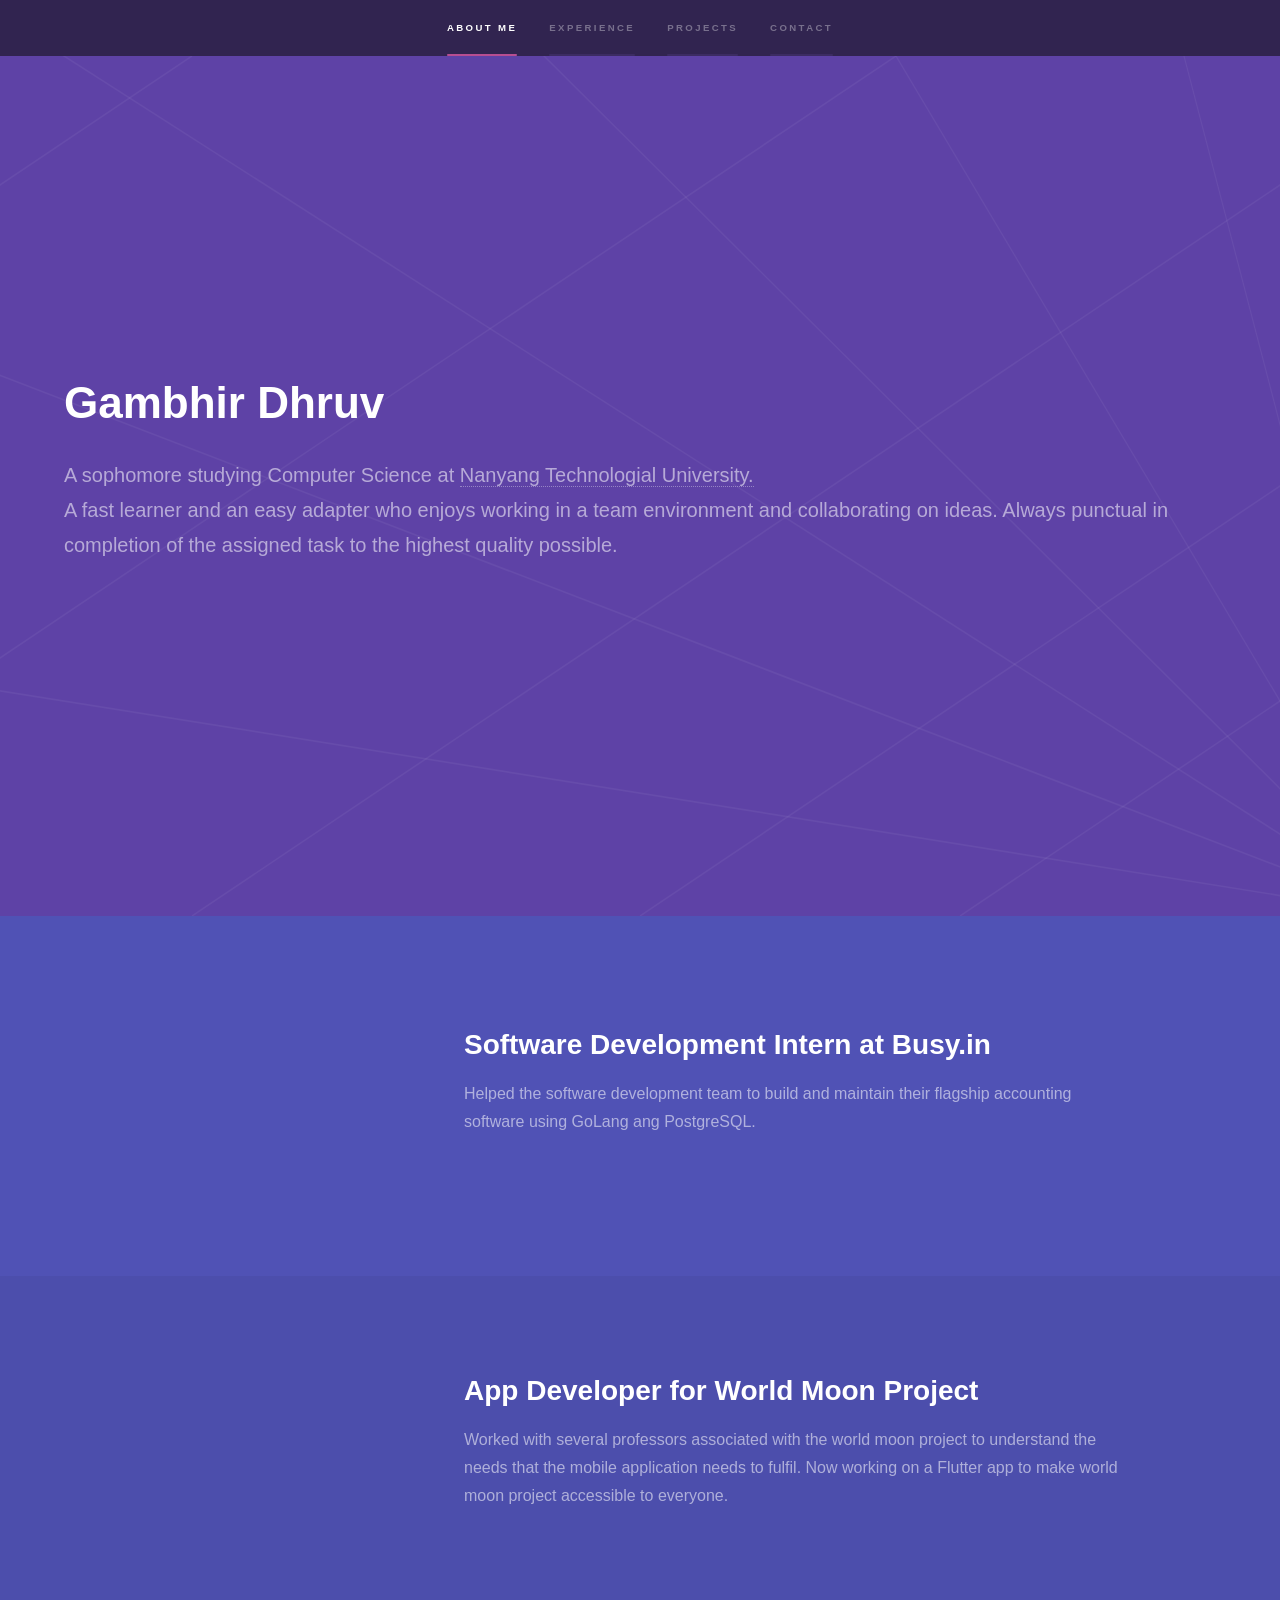
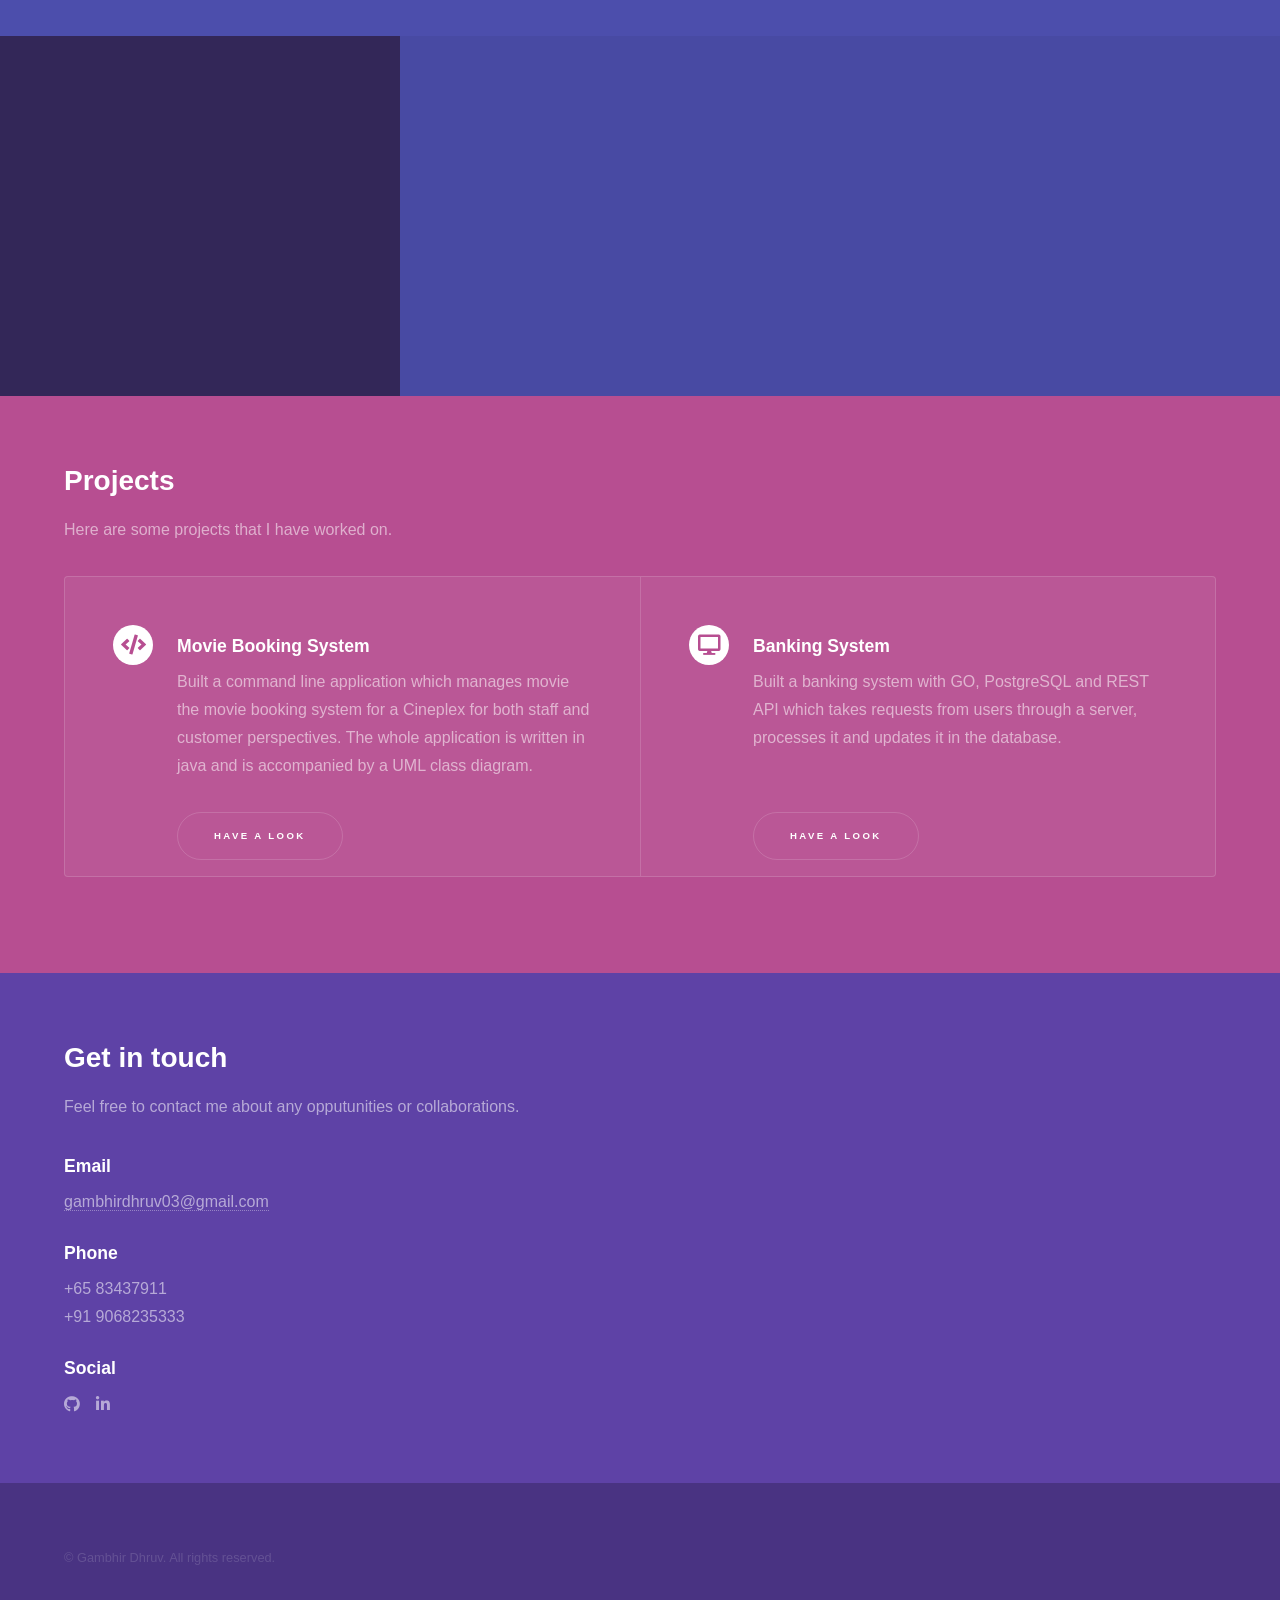
==== commit c9a215e1: "Update index.html" ====
--- a/index.html
+++ b/index.html
@@ -107,7 +107,7 @@
 					<section id="three" class="wrapper style1 fade-up">
 						<div class="inner">
 							<h2>Get in touch</h2>
-							<p>Feel free to contact me about any questiion or opputunities.</p>
+							<p>Feel free to contact me about any opputunities or collaborations.</p>
 							<!--
 							<div class="split style1">
 								<section>
@@ -178,4 +178,4 @@
 			<script src="assets/js/main.js"></script>
 
 	</body>
-</html>+</html>
